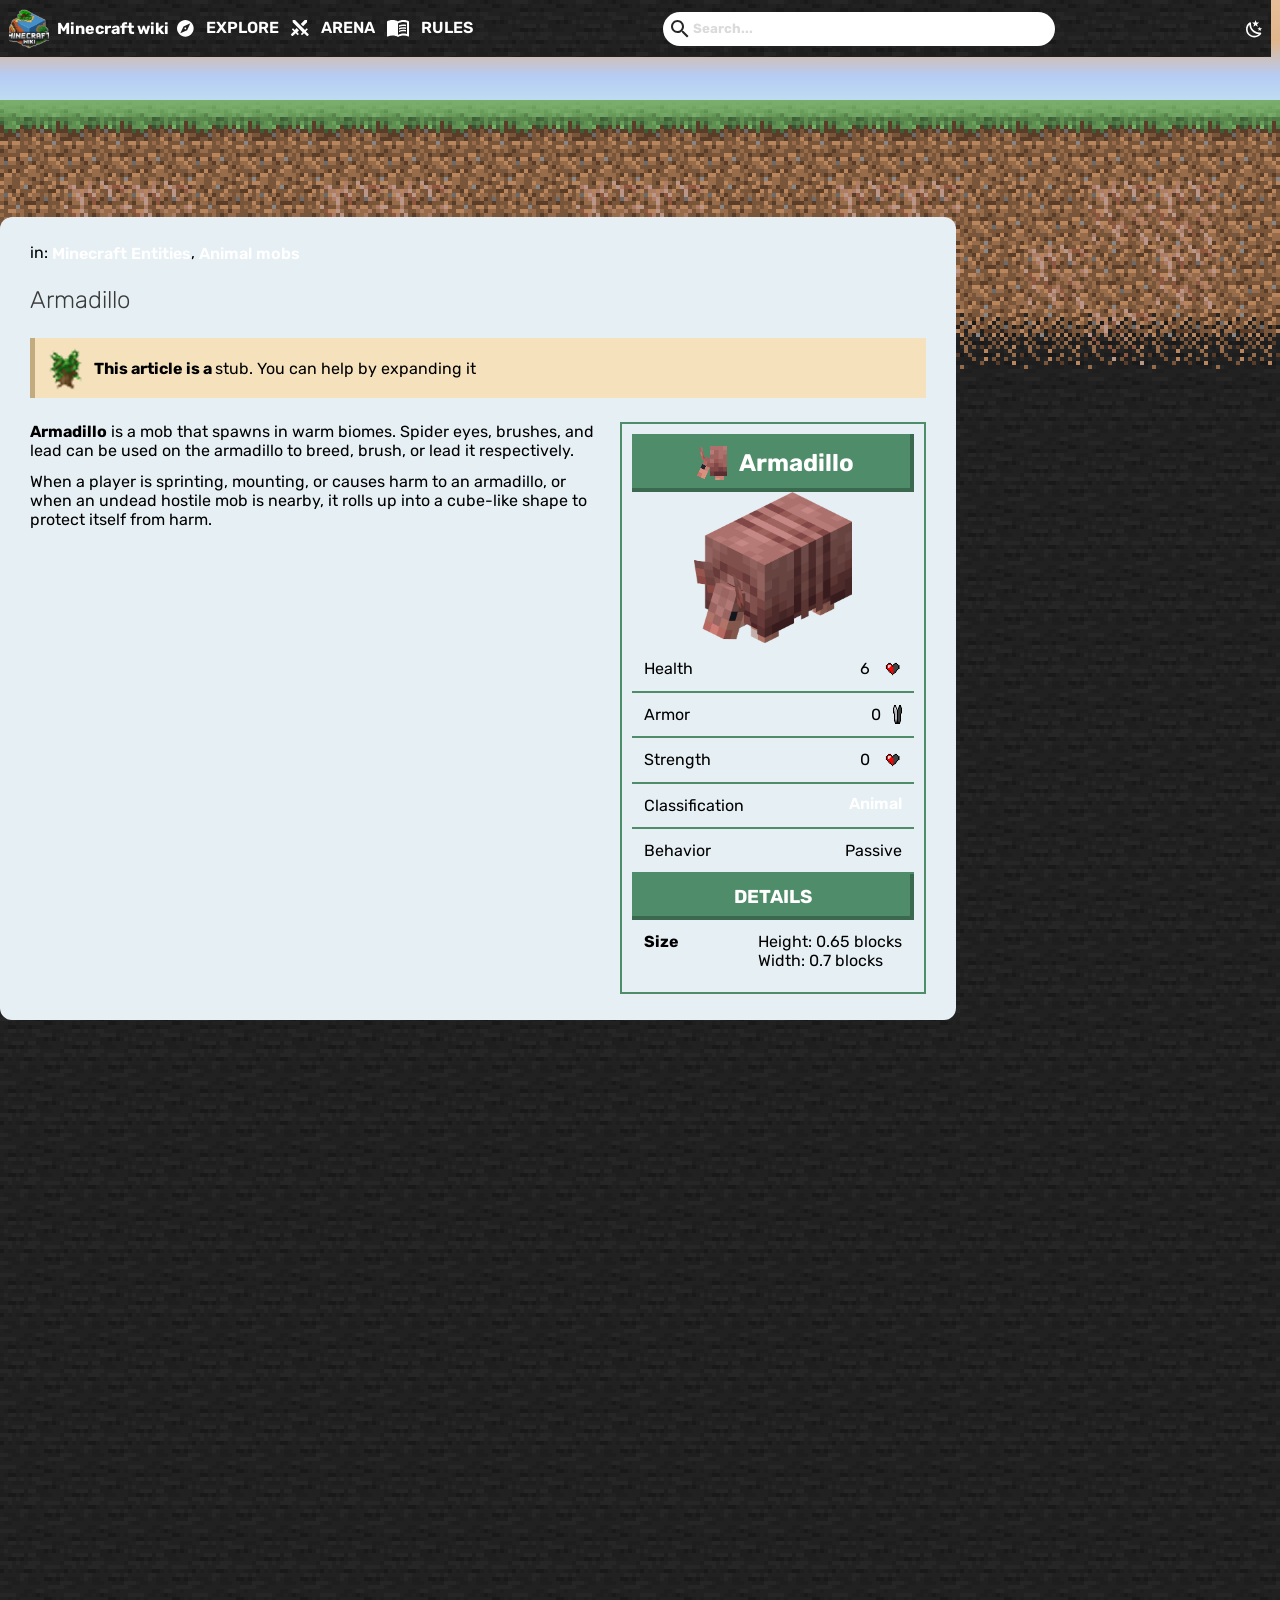
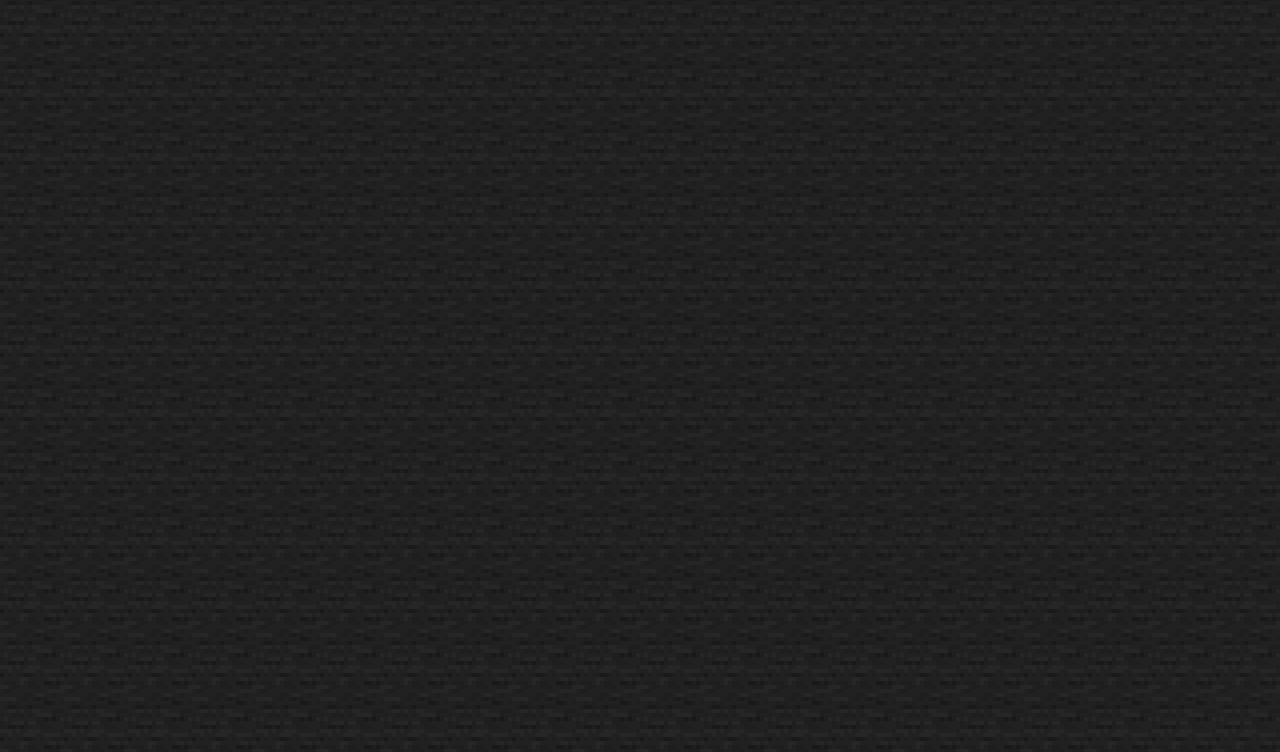
==== details.html @ 8134d294 "nouvelle page resonsive et update html explore" ====
<!doctype html>
<html lang="en">
	<head>
		<meta charset="UTF-8" />
		<meta name="viewport" content="width=device-width, initial-scale=1.0" />
		<link rel="stylesheet" href="details.css" />
		<link rel="stylesheet" href="main.css" />
		<title>Document</title>
	</head>
	<body>
		<header>
			<nav>
				<article class="logo">
					<svg
						width="40"
						height="40"
						viewBox="0 0 40 40"
						fill="none"
						xmlns="http://www.w3.org/2000/svg"
						xmlns:xlink="http://www.w3.org/1999/xlink"
					>
						<rect width="40" height="40" fill="url(#pattern0_5_1822)" />
						<defs>
							<pattern
								id="pattern0_5_1822"
								patternContentUnits="objectBoundingBox"
								width="1"
								height="1"
							>
								<use
									xlink:href="#image0_5_1822"
									transform="translate(-0.106061) scale(0.00378788)"
								/>
							</pattern>
							<image
								id="image0_5_1822"
								width="320"
								height="264"
								preserveAspectRatio="none"
								xlink:href="[data-uri]"
							/>
						</defs>
					</svg>
					<h2 class="start">Minecraft wiki</h2>
					<div class="navchoice">
						<svg
							width="17"
							height="17"
							viewBox="0 0 17 17"
							fill="none"
							xmlns="http://www.w3.org/2000/svg"
						>
							<path
								d="M10.1583 10.1583L3.33333 13.3333L6.50833 6.50833L13.3333 3.33333M8.33333 0C7.23898 0 6.15535 0.215548 5.1443 0.634337C4.13326 1.05313 3.2146 1.66696 2.44078 2.44078C0.877974 4.00358 0 6.1232 0 8.33333C0 10.5435 0.877974 12.6631 2.44078 14.2259C3.2146 14.9997 4.13326 15.6135 5.1443 16.0323C6.15535 16.4511 7.23898 16.6667 8.33333 16.6667C10.5435 16.6667 12.6631 15.7887 14.2259 14.2259C15.7887 12.6631 16.6667 10.5435 16.6667 8.33333C16.6667 7.23898 16.4511 6.15535 16.0323 5.1443C15.6135 4.13326 14.9997 3.2146 14.2259 2.44078C13.4521 1.66696 12.5334 1.05313 11.5224 0.634337C10.5113 0.215548 9.42768 0 8.33333 0ZM8.33333 7.41667C8.09022 7.41667 7.85706 7.51324 7.68515 7.68515C7.51324 7.85706 7.41667 8.09022 7.41667 8.33333C7.41667 8.57645 7.51324 8.80961 7.68515 8.98151C7.85706 9.15342 8.09022 9.25 8.33333 9.25C8.57645 9.25 8.80961 9.15342 8.98151 8.98151C9.15342 8.80961 9.25 8.57645 9.25 8.33333C9.25 8.09022 9.15342 7.85706 8.98151 7.68515C8.80961 7.51324 8.57645 7.41667 8.33333 7.41667Z"
								fill="white"
							/>
						</svg>
						<a href="index.html">EXPLORE</a>
						<svg
							width="18"
							height="17"
							viewBox="0 0 18 17"
							fill="none"
							xmlns="http://www.w3.org/2000/svg"
						>
							<path
								d="M4.02708 0L13.9437 9.91667L15.7104 8.15L16.8854 9.325L14.8271 11.3833L17.4771 14.0333C17.8021 14.3583 17.8021 14.8833 17.4771 15.2083L16.8854 15.8C16.5604 16.125 16.0354 16.125 15.7104 15.8L13.0271 13.1583L10.9937 15.2167L9.81875 14.0417L11.5854 12.275L1.66875 2.35833V0H4.02708ZM12.1021 6.3L16.0521 2.35V0H13.6937L9.74375 3.95L12.1021 6.3ZM7.97708 10.4667L5.61875 8.075L3.77708 9.91667L2.01042 8.15L0.835417 9.325L2.89375 11.3833L0.24375 14.0417C-0.08125 14.3667 -0.08125 14.8917 0.24375 15.2167L0.835417 15.8083C1.16042 16.1333 1.68542 16.1333 2.01042 15.8083L4.69375 13.1583L6.72708 15.2167L7.90208 14.0417L6.13542 12.275L7.97708 10.4667Z"
								fill="white"
							/>
						</svg>
						<a href="spawn.html">ARENA</a>
						<svg
							width="22"
							height="17"
							viewBox="0 0 22 17"
							fill="none"
							xmlns="http://www.w3.org/2000/svg"
						>
							<path
								d="M16.5 9.83C17.29 9.83 18.13 9.91 19 10.07V11.57C18.38 11.41 17.54 11.33 16.5 11.33C14.6 11.33 13.11 11.66 12 12.32V10.63C13.17 10.1 14.67 9.83 16.5 9.83ZM12 7.96C13.29 7.43 14.79 7.17 16.5 7.17C17.29 7.17 18.13 7.24 19 7.4V8.9C18.38 8.74 17.54 8.66 16.5 8.66C14.6 8.66 13.11 9 12 9.65M16.5 6C14.6 6 13.11 6.32 12 7V5.34C13.23 4.78 14.73 4.5 16.5 4.5C17.29 4.5 18.13 4.58 19 4.73V6.28C18.26 6.09 17.41 6 16.5 6ZM20 14V2.5C18.96 2.17 17.79 2 16.5 2C14.45 2 12.62 2.5 11 3.5V15C12.62 14 14.45 13.5 16.5 13.5C17.69 13.5 18.86 13.66 20 14ZM16.5 0C18.85 0 20.69 0.5 22 1.5V16.06C22 16.18 21.95 16.3 21.84 16.41C21.73 16.5 21.61 16.58 21.5 16.58C21.39 16.58 21.31 16.56 21.25 16.53C19.97 15.84 18.38 15.5 16.5 15.5C14.45 15.5 12.62 16 11 17C9.66 16 7.83 15.5 5.5 15.5C3.84 15.5 2.25 15.86 0.75 16.57C0.72 16.58 0.68 16.58 0.63 16.6C0.59 16.61 0.55 16.62 0.5 16.62C0.39 16.62 0.27 16.58 0.16 16.5C0.05 16.39 0 16.28 0 16.15V1.5C1.34 0.5 3.18 0 5.5 0C7.83 0 9.66 0.5 11 1.5C12.34 0.5 14.17 0 16.5 0Z"
								fill="white"
							/>
						</svg>
						<a href="">RULES</a>
					</div>
				</article>
				<label class="label1" for="input"
					><svg
						width="18"
						height="18"
						viewBox="0 0 18 18"
						fill="none"
						xmlns="http://www.w3.org/2000/svg"
					>
						<path
							d="M6.5 0C8.22391 0 9.87721 0.684819 11.0962 1.90381C12.3152 3.12279 13 4.77609 13 6.5C13 8.11 12.41 9.59 11.44 10.73L11.71 11H12.5L17.5 16L16 17.5L11 12.5V11.71L10.73 11.44C9.59 12.41 8.11 13 6.5 13C4.77609 13 3.12279 12.3152 1.90381 11.0962C0.684819 9.87721 0 8.22391 0 6.5C0 4.77609 0.684819 3.12279 1.90381 1.90381C3.12279 0.684819 4.77609 0 6.5 0ZM6.5 2C4 2 2 4 2 6.5C2 9 4 11 6.5 11C9 11 11 9 11 6.5C11 4 9 2 6.5 2Z"
							fill="#262626"
						/>
					</svg>
					<input class="search" type="text" placeholder="Search..." />
				</label>
				<button id="change">
					<svg
						width="29"
						height="19"
						viewBox="0 0 29 19"
						fill="none"
						xmlns="http://www.w3.org/2000/svg"
					>
						<path
							d="M0 0H28.5V3.16667H0V0ZM0 7.91667H28.5V11.0833H0V7.91667ZM0 15.8333H28.5V19H0V15.8333Z"
							fill="white"
						/>
					</svg>
				</button>
				<svg
					class="svgmoon"
					width="17"
					height="18"
					viewBox="0 0 17 18"
					fill="none"
					xmlns="http://www.w3.org/2000/svg"
				>
					<path
						d="M13.1188 2.575L11.0104 4.19167L11.7688 6.74167L9.57708 5.23333L7.38542 6.74167L8.14375 4.19167L6.03542 2.575L8.69375 2.5L9.57708 0L10.4604 2.5L13.1188 2.575ZM16.0354 8.33333L14.6688 9.375L15.1604 11.025L13.7438 10.05L12.3271 11.025L12.8188 9.375L11.4521 8.33333L13.1688 8.29167L13.7438 6.66667L14.3188 8.29167L16.0354 8.33333ZM14.1354 12.4583C14.8271 12.3917 15.5688 13.375 15.1271 14C14.8604 14.375 14.5771 14.725 14.2271 15.0583C10.9688 18.3333 5.69375 18.3333 2.44375 15.0583C-0.814583 11.8083 -0.814583 6.525 2.44375 3.275C2.77708 2.94167 3.12708 2.64167 3.50208 2.375C4.12708 1.93333 5.11042 2.675 5.04375 3.36667C4.81875 5.75 5.61875 8.225 7.45208 10.05C9.27708 11.8833 11.7438 12.6833 14.1354 12.4583ZM12.7688 14.1417C10.4104 14.0083 8.07708 13.0333 6.26875 11.25C4.46042 9.425 3.49375 7.08333 3.36042 4.73333C1.01875 7.35 1.11042 11.3667 3.61875 13.8833C6.13542 16.3917 10.1521 16.4833 12.7688 14.1417Z"
						fill="white"
					/>
				</svg>
			</nav>
		</header>
		<section class="ciel"></section>
		<section class="terre"></section>
		<section class="stone"></section>
		<section class="realMain">
			<p>
				in: <a href="index.html">Minecraft Entities</a>,
				<a href="spawn.html">Animal mobs</a>
			</p>
			<h1>Armadillo</h1>
			<div class="yellowpart">
				<img src="./assets/plantimg.png" alt="" />
				<p>
					<span class="boldtxt">This article is a </span>stub. You can help by
					expanding it
				</p>
			</div>
			<div class="desc">
				<div class="bigp">
				<p>
					<span class="boldtxt">Armadillo</span> is a mob that spawns in warm
					biomes. Spider eyes, brushes, and lead can be used on the armadillo to
					breed, brush, or lead it respectively.
				</p>
				<p>
					When a player is sprinting, mounting, or causes harm to an armadillo,
					or when an undead hostile mob is nearby, it rolls up into a cube-like
					shape to protect itself from harm.
				</p>
				</div>
				<div class="mobscontent">
					<div class="namemobspic">
						<img class="halfarma" src="./assets/armadillopic.png" alt="" />
						<h2>Armadillo</h2>
					</div>
					<img class="arma" src="./assets/amadillofull.png" alt="" />
					<div class="stshealth">
						<p>Health</p>
						<div class="jsp">
							<p>6</p>
							<img class="heart" src="./assets/halfheartmc.png" alt="" />
						</div>
					</div>
					<hr />
					<div class="stshealth">
						<p>Armor</p>
						<div class="jsp">
							<p>0</p>
							<img src="./assets/armormc.png" alt="" />
						</div>
					</div>
					<hr />
					<div class="stshealth">
						<p>Strength</p>
						<div class="jsp">
							<p>0</p>
							<img class="heart" src="./assets/halfheartmc.png" alt="" />
						</div>
					</div>
					<hr />
					<div class="stshealth">
						<p>Classification</p>
						<a href="">Animal</a>
					</div>
					<hr />
					<div class="stshealth">
						<p>Behavior</p>
						<p>Passive</p>
					</div>
					<hr />
					<h3>DETAILS</h3>
					<div class="sizedesc">
						<p class="boldtxt">Size</p>
						<div class="bothsize">
							<p>Height: 0.65 blocks</p>
							<p>Width: 0.7 blocks</p>
						</div>
					</div>
				</div>
			</div>
		</section>
	</body>
</html>
---- details.css ----
.stone {
    height: 255vh;
}
.realMain {
	gap: 24px;
	padding: 26px 30px;
	width: 70%;
}
h1{
    color: #3A3A3A;
    font-weight: 300;
}
.yellowpart {
    display: flex;
    justify-content: center;
    align-items: center;
    background-color: #F5E2BC;
    border-left: 5px solid #C2AC7F;
}
.boldtxt {
    font-weight: bold;
}
.mobscontent {
    border: 2px solid #4F8C69;
    padding: 10px;
}
.namemobspic {
    background-color: #4F8C69;
    box-shadow: inset -4px -4px rgba(0, 0, 0, 0.25);
    display: flex;
    justify-content: center; gap: 12px;
    align-items: center;
    padding: 12px;
    color: white;
}
.arma {
    width: 282px;
    height: 151px;
    object-fit: contain;
}
.halfarma {
    width: 34px;
    height: 34px;
}
.heart {
    width: 20px;
    height: 20px;
}
h3 {
    display: flex;
    justify-content: center;
    background-color: #4F8C69;
    box-shadow: inset -4px -4px rgba(0, 0, 0, 0.25);
    padding: 12px;
    color: white;
}
.stshealth{
    display: flex;
    justify-content: space-between;
    padding: 12px;
}
.jsp {
    display: flex;
    gap: 12px;
}
hr {
    background-color: #4F8C69;
    border: none;
    height: 2px;
}
.bothsize {
    display: flex;
    flex-direction: column;
}
.sizedesc {
    padding: 12px;
    display: flex;
    justify-content: space-between;
}
.bigp {
    display: flex;
    flex-direction: column;
    gap: 12px;
}
@media screen and (width > 850px) {
 .desc {
    display: flex;
    flex-direction: row;
    gap: 12px;
 }
 .yellowpart {
    display: flex;
    justify-content: start;
 }
}
---- main.css ----
@import url("https://fonts.googleapis.com/css2?family=Rubik:ital,wght@0,300..900;1,300..900&display=swap");
* {
  font-family: "Rubik", sans-serif;
  padding: 0;
  margin: 0;
}
.label1 {
  background-color: white;
  display: flex;

  align-items: center;
  width: 30%;

  padding: 8px;
  gap: 4px;
  border-radius: 99999px;
}
input::placeholder {
  font-weight: 700;
  font-style: Bold;

  line-height: 100%;
  letter-spacing: 0%;

  vertical-align: middle;
  color: #dbdbdb;
}

.search {
  border: 0;
  width: 70%;
}

nav {
  display: flex;
  justify-content: space-between;
  align-items: center;
  background-image: url(assets/black-background.png);
  width: 97%;
  padding: 7px;
}
.logo {
  display: flex;
  align-items: center;
  gap: 8px;
}
.start {
  font-weight: 700;
  font-style: Bold;
  font-size: 16px;
  color: white;
  line-height: 100%;
  letter-spacing: 0%;
  text-align: center;
  vertical-align: middle;
}
main {
  width: 100%;
  position: relative;
  display: flex;
  justify-content: center;
  align-items: center;
}
.terre {
  background-image: url(assets/dirt-background.png);
  position: absolute;
  z-index: -1;
  width: 100%;
  height: 269px;
  top: 100px;
}
.ciel {
  background-image: url(assets/background-cloud.png);
  position: absolute;
  width: 100%;
  z-index: -1;
  height: 116px;
  top: 0;
}
.stone {
  background: url(assets/black-background.png) repeat;

  position: absolute;
  z-index: -2;
  width: 100%;
}

.realMain {
  margin-top: 160px;

  background-color: #e6eff4;
  display: flex;

  flex-direction: column;
  border-radius: 12px;
}
#change {
  background-color: transparent;
  border: none;
}
.navchoice {
  display: none;
  color: white;
  gap: 12px;
}
.svgmoon {
  display: none;
}
.underline {
  text-decoration: underline;
}
a {
  font-weight: 600;
  font-style: SemiBold;
  line-height: 100%;
  letter-spacing: 0%;
  text-align: center;
  vertical-align: middle;
  border: none;
  background-color: transparent;
  color: white;
  text-decoration: none;
}
@media screen and (min-width: 850px) {
  nav {
    width: 98%;
    padding: 8.5px;
  }
  .navchoice {
    display: flex;
    font-weight: bold;
  }
  .svgmoon {
    display: block;
  }
  #change {
    display: none;
  }
}
@media screen and (min-width: 1439px) {
  nav {
    width: 99%;
    padding: 7px;
  }
}
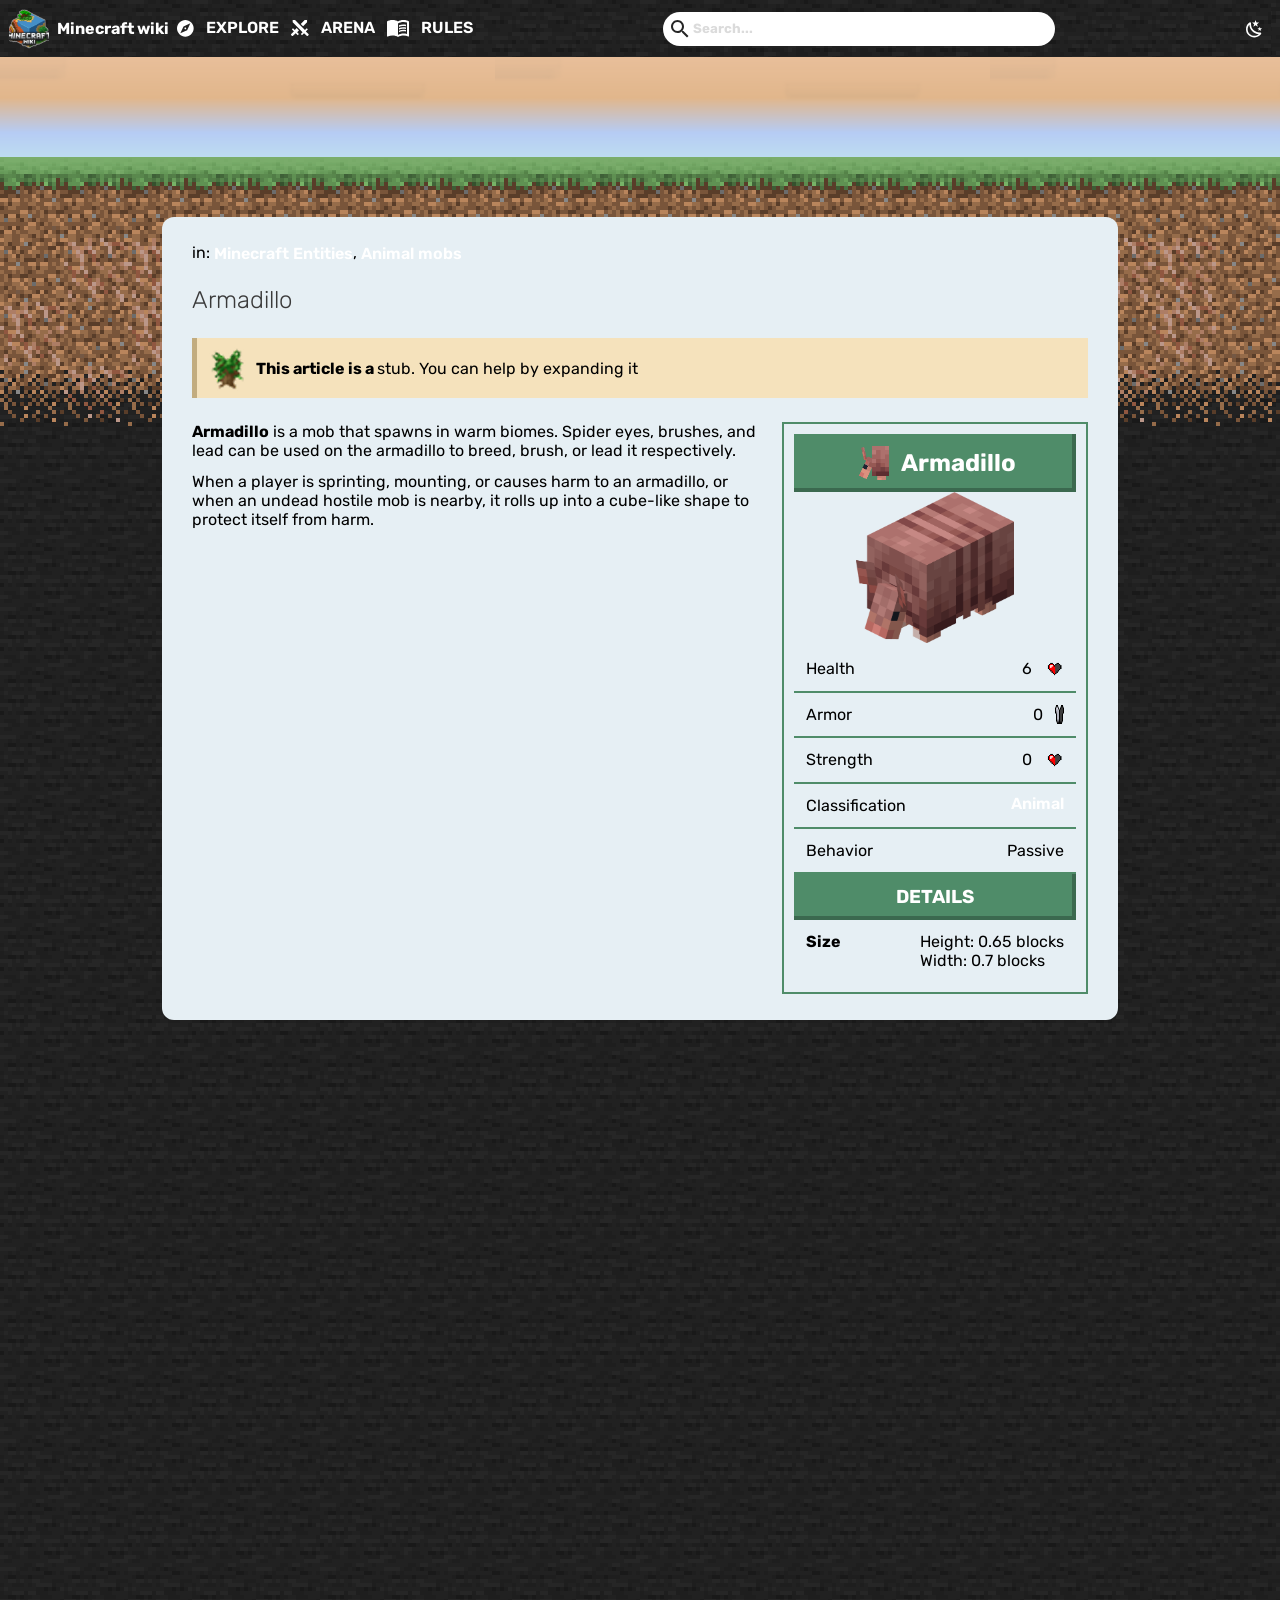
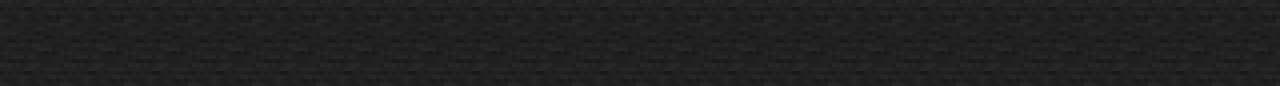
==== commit 69248da5: "update-page-js-html-css" ====
--- a/details.html
+++ b/details.html
@@ -81,7 +81,7 @@
 								fill="white"
 							/>
 						</svg>
-						<a href="">RULES</a>
+						<a href="rules.html">RULES</a>
 					</div>
 				</article>
 				<label class="label1" for="input"
@@ -128,6 +128,7 @@
 				</svg>
 			</nav>
 		</header>
+		<main>
 		<section class="ciel"></section>
 		<section class="terre"></section>
 		<section class="stone"></section>
@@ -208,5 +209,7 @@
 				</div>
 			</div>
 		</section>
+		</main>
+		<script src="./details.js"></script>
 	</body>
 </html>
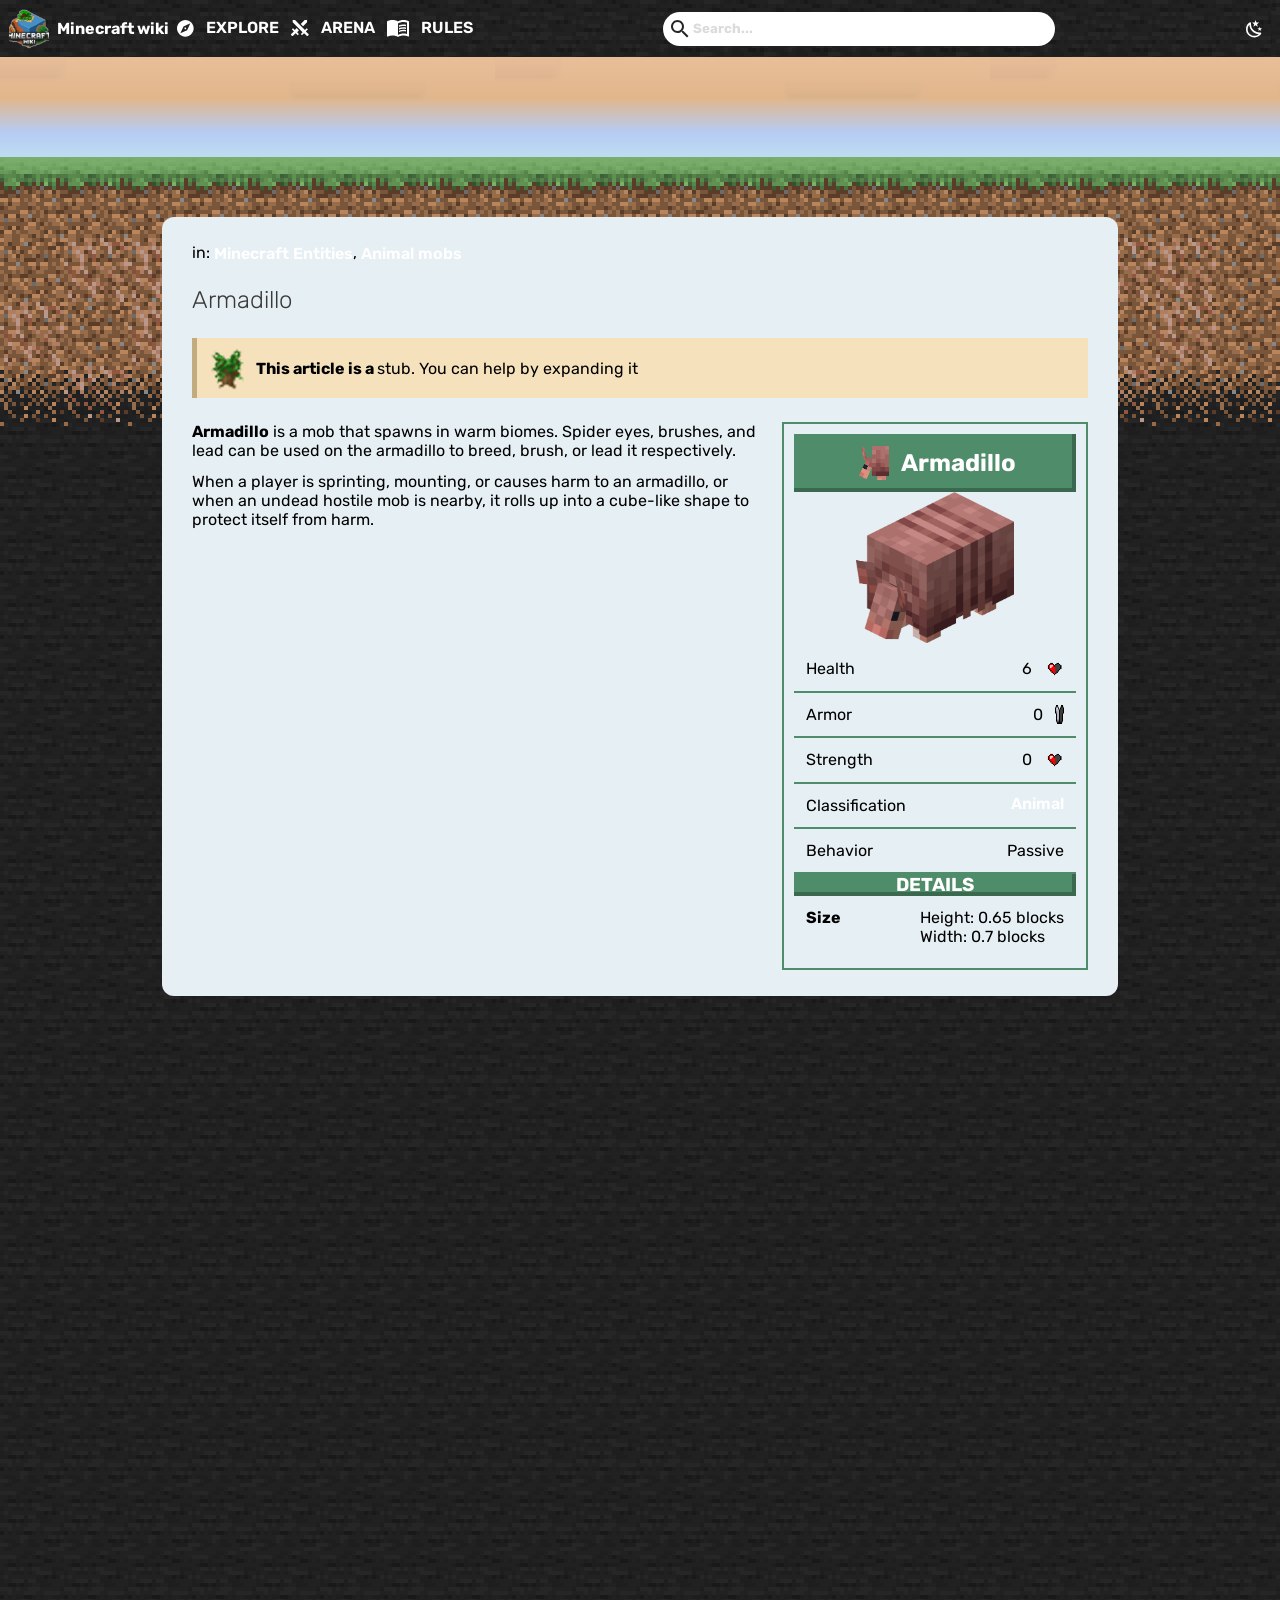
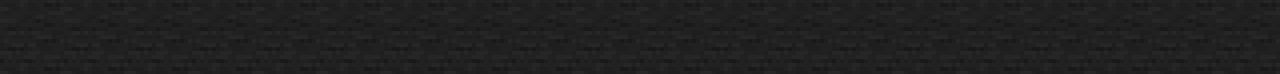
==== commit 8bf76325: "finish menu" ====
--- a/details.html
+++ b/details.html
@@ -1,215 +1,282 @@
 <!doctype html>
 <html lang="en">
-	<head>
-		<meta charset="UTF-8" />
-		<meta name="viewport" content="width=device-width, initial-scale=1.0" />
-		<link rel="stylesheet" href="details.css" />
-		<link rel="stylesheet" href="main.css" />
-		<title>Document</title>
-	</head>
-	<body>
-		<header>
-			<nav>
-				<article class="logo">
-					<svg
-						width="40"
-						height="40"
-						viewBox="0 0 40 40"
-						fill="none"
-						xmlns="http://www.w3.org/2000/svg"
-						xmlns:xlink="http://www.w3.org/1999/xlink"
-					>
-						<rect width="40" height="40" fill="url(#pattern0_5_1822)" />
-						<defs>
-							<pattern
-								id="pattern0_5_1822"
-								patternContentUnits="objectBoundingBox"
-								width="1"
-								height="1"
-							>
-								<use
-									xlink:href="#image0_5_1822"
-									transform="translate(-0.106061) scale(0.00378788)"
-								/>
-							</pattern>
-							<image
-								id="image0_5_1822"
-								width="320"
-								height="264"
-								preserveAspectRatio="none"
-								xlink:href="[data-uri]"
-							/>
-						</defs>
-					</svg>
-					<h2 class="start">Minecraft wiki</h2>
-					<div class="navchoice">
-						<svg
-							width="17"
-							height="17"
-							viewBox="0 0 17 17"
-							fill="none"
-							xmlns="http://www.w3.org/2000/svg"
-						>
-							<path
-								d="M10.1583 10.1583L3.33333 13.3333L6.50833 6.50833L13.3333 3.33333M8.33333 0C7.23898 0 6.15535 0.215548 5.1443 0.634337C4.13326 1.05313 3.2146 1.66696 2.44078 2.44078C0.877974 4.00358 0 6.1232 0 8.33333C0 10.5435 0.877974 12.6631 2.44078 14.2259C3.2146 14.9997 4.13326 15.6135 5.1443 16.0323C6.15535 16.4511 7.23898 16.6667 8.33333 16.6667C10.5435 16.6667 12.6631 15.7887 14.2259 14.2259C15.7887 12.6631 16.6667 10.5435 16.6667 8.33333C16.6667 7.23898 16.4511 6.15535 16.0323 5.1443C15.6135 4.13326 14.9997 3.2146 14.2259 2.44078C13.4521 1.66696 12.5334 1.05313 11.5224 0.634337C10.5113 0.215548 9.42768 0 8.33333 0ZM8.33333 7.41667C8.09022 7.41667 7.85706 7.51324 7.68515 7.68515C7.51324 7.85706 7.41667 8.09022 7.41667 8.33333C7.41667 8.57645 7.51324 8.80961 7.68515 8.98151C7.85706 9.15342 8.09022 9.25 8.33333 9.25C8.57645 9.25 8.80961 9.15342 8.98151 8.98151C9.15342 8.80961 9.25 8.57645 9.25 8.33333C9.25 8.09022 9.15342 7.85706 8.98151 7.68515C8.80961 7.51324 8.57645 7.41667 8.33333 7.41667Z"
-								fill="white"
-							/>
-						</svg>
-						<a href="index.html">EXPLORE</a>
-						<svg
-							width="18"
-							height="17"
-							viewBox="0 0 18 17"
-							fill="none"
-							xmlns="http://www.w3.org/2000/svg"
-						>
-							<path
-								d="M4.02708 0L13.9437 9.91667L15.7104 8.15L16.8854 9.325L14.8271 11.3833L17.4771 14.0333C17.8021 14.3583 17.8021 14.8833 17.4771 15.2083L16.8854 15.8C16.5604 16.125 16.0354 16.125 15.7104 15.8L13.0271 13.1583L10.9937 15.2167L9.81875 14.0417L11.5854 12.275L1.66875 2.35833V0H4.02708ZM12.1021 6.3L16.0521 2.35V0H13.6937L9.74375 3.95L12.1021 6.3ZM7.97708 10.4667L5.61875 8.075L3.77708 9.91667L2.01042 8.15L0.835417 9.325L2.89375 11.3833L0.24375 14.0417C-0.08125 14.3667 -0.08125 14.8917 0.24375 15.2167L0.835417 15.8083C1.16042 16.1333 1.68542 16.1333 2.01042 15.8083L4.69375 13.1583L6.72708 15.2167L7.90208 14.0417L6.13542 12.275L7.97708 10.4667Z"
-								fill="white"
-							/>
-						</svg>
-						<a href="spawn.html">ARENA</a>
-						<svg
-							width="22"
-							height="17"
-							viewBox="0 0 22 17"
-							fill="none"
-							xmlns="http://www.w3.org/2000/svg"
-						>
-							<path
-								d="M16.5 9.83C17.29 9.83 18.13 9.91 19 10.07V11.57C18.38 11.41 17.54 11.33 16.5 11.33C14.6 11.33 13.11 11.66 12 12.32V10.63C13.17 10.1 14.67 9.83 16.5 9.83ZM12 7.96C13.29 7.43 14.79 7.17 16.5 7.17C17.29 7.17 18.13 7.24 19 7.4V8.9C18.38 8.74 17.54 8.66 16.5 8.66C14.6 8.66 13.11 9 12 9.65M16.5 6C14.6 6 13.11 6.32 12 7V5.34C13.23 4.78 14.73 4.5 16.5 4.5C17.29 4.5 18.13 4.58 19 4.73V6.28C18.26 6.09 17.41 6 16.5 6ZM20 14V2.5C18.96 2.17 17.79 2 16.5 2C14.45 2 12.62 2.5 11 3.5V15C12.62 14 14.45 13.5 16.5 13.5C17.69 13.5 18.86 13.66 20 14ZM16.5 0C18.85 0 20.69 0.5 22 1.5V16.06C22 16.18 21.95 16.3 21.84 16.41C21.73 16.5 21.61 16.58 21.5 16.58C21.39 16.58 21.31 16.56 21.25 16.53C19.97 15.84 18.38 15.5 16.5 15.5C14.45 15.5 12.62 16 11 17C9.66 16 7.83 15.5 5.5 15.5C3.84 15.5 2.25 15.86 0.75 16.57C0.72 16.58 0.68 16.58 0.63 16.6C0.59 16.61 0.55 16.62 0.5 16.62C0.39 16.62 0.27 16.58 0.16 16.5C0.05 16.39 0 16.28 0 16.15V1.5C1.34 0.5 3.18 0 5.5 0C7.83 0 9.66 0.5 11 1.5C12.34 0.5 14.17 0 16.5 0Z"
-								fill="white"
-							/>
-						</svg>
-						<a href="rules.html">RULES</a>
-					</div>
-				</article>
-				<label class="label1" for="input"
-					><svg
-						width="18"
-						height="18"
-						viewBox="0 0 18 18"
-						fill="none"
-						xmlns="http://www.w3.org/2000/svg"
-					>
-						<path
-							d="M6.5 0C8.22391 0 9.87721 0.684819 11.0962 1.90381C12.3152 3.12279 13 4.77609 13 6.5C13 8.11 12.41 9.59 11.44 10.73L11.71 11H12.5L17.5 16L16 17.5L11 12.5V11.71L10.73 11.44C9.59 12.41 8.11 13 6.5 13C4.77609 13 3.12279 12.3152 1.90381 11.0962C0.684819 9.87721 0 8.22391 0 6.5C0 4.77609 0.684819 3.12279 1.90381 1.90381C3.12279 0.684819 4.77609 0 6.5 0ZM6.5 2C4 2 2 4 2 6.5C2 9 4 11 6.5 11C9 11 11 9 11 6.5C11 4 9 2 6.5 2Z"
-							fill="#262626"
-						/>
-					</svg>
-					<input class="search" type="text" placeholder="Search..." />
-				</label>
-				<button id="change">
-					<svg
-						width="29"
-						height="19"
-						viewBox="0 0 29 19"
-						fill="none"
-						xmlns="http://www.w3.org/2000/svg"
-					>
-						<path
-							d="M0 0H28.5V3.16667H0V0ZM0 7.91667H28.5V11.0833H0V7.91667ZM0 15.8333H28.5V19H0V15.8333Z"
-							fill="white"
-						/>
-					</svg>
-				</button>
-				<svg
-					class="svgmoon"
-					width="17"
-					height="18"
-					viewBox="0 0 17 18"
-					fill="none"
-					xmlns="http://www.w3.org/2000/svg"
-				>
-					<path
-						d="M13.1188 2.575L11.0104 4.19167L11.7688 6.74167L9.57708 5.23333L7.38542 6.74167L8.14375 4.19167L6.03542 2.575L8.69375 2.5L9.57708 0L10.4604 2.5L13.1188 2.575ZM16.0354 8.33333L14.6688 9.375L15.1604 11.025L13.7438 10.05L12.3271 11.025L12.8188 9.375L11.4521 8.33333L13.1688 8.29167L13.7438 6.66667L14.3188 8.29167L16.0354 8.33333ZM14.1354 12.4583C14.8271 12.3917 15.5688 13.375 15.1271 14C14.8604 14.375 14.5771 14.725 14.2271 15.0583C10.9688 18.3333 5.69375 18.3333 2.44375 15.0583C-0.814583 11.8083 -0.814583 6.525 2.44375 3.275C2.77708 2.94167 3.12708 2.64167 3.50208 2.375C4.12708 1.93333 5.11042 2.675 5.04375 3.36667C4.81875 5.75 5.61875 8.225 7.45208 10.05C9.27708 11.8833 11.7438 12.6833 14.1354 12.4583ZM12.7688 14.1417C10.4104 14.0083 8.07708 13.0333 6.26875 11.25C4.46042 9.425 3.49375 7.08333 3.36042 4.73333C1.01875 7.35 1.11042 11.3667 3.61875 13.8833C6.13542 16.3917 10.1521 16.4833 12.7688 14.1417Z"
-						fill="white"
-					/>
-				</svg>
-			</nav>
-		</header>
-		<main>
-		<section class="ciel"></section>
-		<section class="terre"></section>
-		<section class="stone"></section>
-		<section class="realMain">
-			<p>
-				in: <a href="index.html">Minecraft Entities</a>,
-				<a href="spawn.html">Animal mobs</a>
-			</p>
-			<h1>Armadillo</h1>
-			<div class="yellowpart">
-				<img src="./assets/plantimg.png" alt="" />
-				<p>
-					<span class="boldtxt">This article is a </span>stub. You can help by
-					expanding it
-				</p>
-			</div>
-			<div class="desc">
-				<div class="bigp">
-				<p>
-					<span class="boldtxt">Armadillo</span> is a mob that spawns in warm
-					biomes. Spider eyes, brushes, and lead can be used on the armadillo to
-					breed, brush, or lead it respectively.
-				</p>
-				<p>
-					When a player is sprinting, mounting, or causes harm to an armadillo,
-					or when an undead hostile mob is nearby, it rolls up into a cube-like
-					shape to protect itself from harm.
-				</p>
-				</div>
-				<div class="mobscontent">
-					<div class="namemobspic">
-						<img class="halfarma" src="./assets/armadillopic.png" alt="" />
-						<h2>Armadillo</h2>
-					</div>
-					<img class="arma" src="./assets/amadillofull.png" alt="" />
-					<div class="stshealth">
-						<p>Health</p>
-						<div class="jsp">
-							<p>6</p>
-							<img class="heart" src="./assets/halfheartmc.png" alt="" />
-						</div>
-					</div>
-					<hr />
-					<div class="stshealth">
-						<p>Armor</p>
-						<div class="jsp">
-							<p>0</p>
-							<img src="./assets/armormc.png" alt="" />
-						</div>
-					</div>
-					<hr />
-					<div class="stshealth">
-						<p>Strength</p>
-						<div class="jsp">
-							<p>0</p>
-							<img class="heart" src="./assets/halfheartmc.png" alt="" />
-						</div>
-					</div>
-					<hr />
-					<div class="stshealth">
-						<p>Classification</p>
-						<a href="">Animal</a>
-					</div>
-					<hr />
-					<div class="stshealth">
-						<p>Behavior</p>
-						<p>Passive</p>
-					</div>
-					<hr />
-					<h3>DETAILS</h3>
-					<div class="sizedesc">
-						<p class="boldtxt">Size</p>
-						<div class="bothsize">
-							<p>Height: 0.65 blocks</p>
-							<p>Width: 0.7 blocks</p>
-						</div>
-					</div>
-				</div>
-			</div>
-		</section>
-		</main>
-		<script src="./details.js"></script>
-	</body>
+  <head>
+    <meta charset="UTF-8" />
+    <meta name="viewport" content="width=device-width, initial-scale=1.0" />
+    <link rel="stylesheet" href="details.css" />
+    <link rel="stylesheet" href="main.css" />
+    <title>Document</title>
+  </head>
+  <body>
+    <header>
+      <nav>
+        <article class="logo">
+          <svg
+            width="40"
+            height="40"
+            viewBox="0 0 40 40"
+            fill="none"
+            xmlns="http://www.w3.org/2000/svg"
+            xmlns:xlink="http://www.w3.org/1999/xlink"
+          >
+            <rect width="40" height="40" fill="url(#pattern0_5_1822)" />
+            <defs>
+              <pattern
+                id="pattern0_5_1822"
+                patternContentUnits="objectBoundingBox"
+                width="1"
+                height="1"
+              >
+                <use
+                  xlink:href="#image0_5_1822"
+                  transform="translate(-0.106061) scale(0.00378788)"
+                />
+              </pattern>
+              <image
+                id="image0_5_1822"
+                width="320"
+                height="264"
+                preserveAspectRatio="none"
+                xlink:href="[data-uri]"
+              />
+            </defs>
+          </svg>
+          <h2 class="start">Minecraft wiki</h2>
+          <div class="navchoice">
+            <svg
+              width="17"
+              height="17"
+              viewBox="0 0 17 17"
+              fill="none"
+              xmlns="http://www.w3.org/2000/svg"
+            >
+              <path
+                d="M10.1583 10.1583L3.33333 13.3333L6.50833 6.50833L13.3333 3.33333M8.33333 0C7.23898 0 6.15535 0.215548 5.1443 0.634337C4.13326 1.05313 3.2146 1.66696 2.44078 2.44078C0.877974 4.00358 0 6.1232 0 8.33333C0 10.5435 0.877974 12.6631 2.44078 14.2259C3.2146 14.9997 4.13326 15.6135 5.1443 16.0323C6.15535 16.4511 7.23898 16.6667 8.33333 16.6667C10.5435 16.6667 12.6631 15.7887 14.2259 14.2259C15.7887 12.6631 16.6667 10.5435 16.6667 8.33333C16.6667 7.23898 16.4511 6.15535 16.0323 5.1443C15.6135 4.13326 14.9997 3.2146 14.2259 2.44078C13.4521 1.66696 12.5334 1.05313 11.5224 0.634337C10.5113 0.215548 9.42768 0 8.33333 0ZM8.33333 7.41667C8.09022 7.41667 7.85706 7.51324 7.68515 7.68515C7.51324 7.85706 7.41667 8.09022 7.41667 8.33333C7.41667 8.57645 7.51324 8.80961 7.68515 8.98151C7.85706 9.15342 8.09022 9.25 8.33333 9.25C8.57645 9.25 8.80961 9.15342 8.98151 8.98151C9.15342 8.80961 9.25 8.57645 9.25 8.33333C9.25 8.09022 9.15342 7.85706 8.98151 7.68515C8.80961 7.51324 8.57645 7.41667 8.33333 7.41667Z"
+                fill="white"
+              />
+            </svg>
+            <a href="index.html">EXPLORE</a>
+            <svg
+              width="18"
+              height="17"
+              viewBox="0 0 18 17"
+              fill="none"
+              xmlns="http://www.w3.org/2000/svg"
+            >
+              <path
+                d="M4.02708 0L13.9437 9.91667L15.7104 8.15L16.8854 9.325L14.8271 11.3833L17.4771 14.0333C17.8021 14.3583 17.8021 14.8833 17.4771 15.2083L16.8854 15.8C16.5604 16.125 16.0354 16.125 15.7104 15.8L13.0271 13.1583L10.9937 15.2167L9.81875 14.0417L11.5854 12.275L1.66875 2.35833V0H4.02708ZM12.1021 6.3L16.0521 2.35V0H13.6937L9.74375 3.95L12.1021 6.3ZM7.97708 10.4667L5.61875 8.075L3.77708 9.91667L2.01042 8.15L0.835417 9.325L2.89375 11.3833L0.24375 14.0417C-0.08125 14.3667 -0.08125 14.8917 0.24375 15.2167L0.835417 15.8083C1.16042 16.1333 1.68542 16.1333 2.01042 15.8083L4.69375 13.1583L6.72708 15.2167L7.90208 14.0417L6.13542 12.275L7.97708 10.4667Z"
+                fill="white"
+              />
+            </svg>
+            <a href="spawn.html">ARENA</a>
+            <svg
+              width="22"
+              height="17"
+              viewBox="0 0 22 17"
+              fill="none"
+              xmlns="http://www.w3.org/2000/svg"
+            >
+              <path
+                d="M16.5 9.83C17.29 9.83 18.13 9.91 19 10.07V11.57C18.38 11.41 17.54 11.33 16.5 11.33C14.6 11.33 13.11 11.66 12 12.32V10.63C13.17 10.1 14.67 9.83 16.5 9.83ZM12 7.96C13.29 7.43 14.79 7.17 16.5 7.17C17.29 7.17 18.13 7.24 19 7.4V8.9C18.38 8.74 17.54 8.66 16.5 8.66C14.6 8.66 13.11 9 12 9.65M16.5 6C14.6 6 13.11 6.32 12 7V5.34C13.23 4.78 14.73 4.5 16.5 4.5C17.29 4.5 18.13 4.58 19 4.73V6.28C18.26 6.09 17.41 6 16.5 6ZM20 14V2.5C18.96 2.17 17.79 2 16.5 2C14.45 2 12.62 2.5 11 3.5V15C12.62 14 14.45 13.5 16.5 13.5C17.69 13.5 18.86 13.66 20 14ZM16.5 0C18.85 0 20.69 0.5 22 1.5V16.06C22 16.18 21.95 16.3 21.84 16.41C21.73 16.5 21.61 16.58 21.5 16.58C21.39 16.58 21.31 16.56 21.25 16.53C19.97 15.84 18.38 15.5 16.5 15.5C14.45 15.5 12.62 16 11 17C9.66 16 7.83 15.5 5.5 15.5C3.84 15.5 2.25 15.86 0.75 16.57C0.72 16.58 0.68 16.58 0.63 16.6C0.59 16.61 0.55 16.62 0.5 16.62C0.39 16.62 0.27 16.58 0.16 16.5C0.05 16.39 0 16.28 0 16.15V1.5C1.34 0.5 3.18 0 5.5 0C7.83 0 9.66 0.5 11 1.5C12.34 0.5 14.17 0 16.5 0Z"
+                fill="white"
+              />
+            </svg>
+            <a href="rules.html">RULES</a>
+          </div>
+        </article>
+        <label class="label1" for="input"
+          ><svg
+            width="18"
+            height="18"
+            viewBox="0 0 18 18"
+            fill="none"
+            xmlns="http://www.w3.org/2000/svg"
+          >
+            <path
+              d="M6.5 0C8.22391 0 9.87721 0.684819 11.0962 1.90381C12.3152 3.12279 13 4.77609 13 6.5C13 8.11 12.41 9.59 11.44 10.73L11.71 11H12.5L17.5 16L16 17.5L11 12.5V11.71L10.73 11.44C9.59 12.41 8.11 13 6.5 13C4.77609 13 3.12279 12.3152 1.90381 11.0962C0.684819 9.87721 0 8.22391 0 6.5C0 4.77609 0.684819 3.12279 1.90381 1.90381C3.12279 0.684819 4.77609 0 6.5 0ZM6.5 2C4 2 2 4 2 6.5C2 9 4 11 6.5 11C9 11 11 9 11 6.5C11 4 9 2 6.5 2Z"
+              fill="#262626"
+            />
+          </svg>
+          <input class="search" type="text" placeholder="Search..." />
+        </label>
+        <button id="change">
+          <svg
+            width="29"
+            height="19"
+            viewBox="0 0 29 19"
+            fill="none"
+            xmlns="http://www.w3.org/2000/svg"
+          >
+            <path
+              d="M0 0H28.5V3.16667H0V0ZM0 7.91667H28.5V11.0833H0V7.91667ZM0 15.8333H28.5V19H0V15.8333Z"
+              fill="white"
+            />
+          </svg>
+        </button>
+        <svg
+          class="svgmoon"
+          width="17"
+          height="18"
+          viewBox="0 0 17 18"
+          fill="none"
+          xmlns="http://www.w3.org/2000/svg"
+        >
+          <path
+            d="M13.1188 2.575L11.0104 4.19167L11.7688 6.74167L9.57708 5.23333L7.38542 6.74167L8.14375 4.19167L6.03542 2.575L8.69375 2.5L9.57708 0L10.4604 2.5L13.1188 2.575ZM16.0354 8.33333L14.6688 9.375L15.1604 11.025L13.7438 10.05L12.3271 11.025L12.8188 9.375L11.4521 8.33333L13.1688 8.29167L13.7438 6.66667L14.3188 8.29167L16.0354 8.33333ZM14.1354 12.4583C14.8271 12.3917 15.5688 13.375 15.1271 14C14.8604 14.375 14.5771 14.725 14.2271 15.0583C10.9688 18.3333 5.69375 18.3333 2.44375 15.0583C-0.814583 11.8083 -0.814583 6.525 2.44375 3.275C2.77708 2.94167 3.12708 2.64167 3.50208 2.375C4.12708 1.93333 5.11042 2.675 5.04375 3.36667C4.81875 5.75 5.61875 8.225 7.45208 10.05C9.27708 11.8833 11.7438 12.6833 14.1354 12.4583ZM12.7688 14.1417C10.4104 14.0083 8.07708 13.0333 6.26875 11.25C4.46042 9.425 3.49375 7.08333 3.36042 4.73333C1.01875 7.35 1.11042 11.3667 3.61875 13.8833C6.13542 16.3917 10.1521 16.4833 12.7688 14.1417Z"
+            fill="white"
+          />
+        </svg>
+      </nav>
+    </header>
+    <main>
+      <dialog id="test">
+        <div class="dialog">
+          <div class="soanQuelGoat">
+            <button id="closeModal">
+              <svg
+                width="33"
+                height="33"
+                viewBox="0 0 33 33"
+                fill="none"
+                xmlns="http://www.w3.org/2000/svg"
+              >
+                <path
+                  d="M19.74 16.3333L32.6667 29.26V32.6667H29.26L16.3333 19.74L3.40667 32.6667H0V29.26L12.9267 16.3333L0 3.40667V0H3.40667L16.3333 12.9267L29.26 0H32.6667V3.40667L19.74 16.3333Z"
+                  fill="white"
+                />
+              </svg>
+            </button>
+          </div>
+          <div class="column">
+            <a class="recadrement" href="index.html"
+              ><svg
+                width="40"
+                height="40"
+                viewBox="0 0 40 40"
+                fill="none"
+                xmlns="http://www.w3.org/2000/svg"
+              >
+                <path
+                  d="M24.38 24.38L8 32L15.62 15.62L32 8M20 0C17.3736 0 14.7728 0.517315 12.3463 1.52241C9.91982 2.5275 7.71504 4.00069 5.85786 5.85786C2.10714 9.60859 0 14.6957 0 20C0 25.3043 2.10714 30.3914 5.85786 34.1421C7.71504 35.9993 9.91982 37.4725 12.3463 38.4776C14.7728 39.4827 17.3736 40 20 40C25.3043 40 30.3914 37.8929 34.1421 34.1421C37.8929 30.3914 40 25.3043 40 20C40 17.3736 39.4827 14.7728 38.4776 12.3463C37.4725 9.91982 35.9993 7.71504 34.1421 5.85786C32.285 4.00069 30.0802 2.5275 27.6537 1.52241C25.2272 0.517315 22.6264 0 20 0ZM20 17.8C19.4165 17.8 18.8569 18.0318 18.4444 18.4444C18.0318 18.8569 17.8 19.4165 17.8 20C17.8 20.5835 18.0318 21.1431 18.4444 21.5556C18.8569 21.9682 19.4165 22.2 20 22.2C20.5835 22.2 21.1431 21.9682 21.5556 21.5556C21.9682 21.1431 22.2 20.5835 22.2 20C22.2 19.4165 21.9682 18.8569 21.5556 18.4444C21.1431 18.0318 20.5835 17.8 20 17.8Z"
+                  fill="white"
+                />
+              </svg>
+              EXPLORE</a
+            ><a class="recadrement" href="spawn.html">
+              <svg
+                width="43"
+                height="39"
+                viewBox="0 0 43 39"
+                fill="none"
+                xmlns="http://www.w3.org/2000/svg"
+              >
+                <path
+                  d="M9.665 0L33.465 23.8L37.705 19.56L40.525 22.38L35.585 27.32L41.945 33.68C42.725 34.46 42.725 35.72 41.945 36.5L40.525 37.92C39.745 38.7 38.485 38.7 37.705 37.92L31.265 31.58L26.385 36.52L23.565 33.7L27.805 29.46L4.005 5.66V0H9.665ZM29.045 15.12L38.525 5.64V0H32.865L23.385 9.48L29.045 15.12ZM19.145 25.12L13.485 19.38L9.065 23.8L4.825 19.56L2.005 22.38L6.945 27.32L0.585 33.7C-0.195 34.48 -0.195 35.74 0.585 36.52L2.005 37.94C2.785 38.72 4.045 38.72 4.825 37.94L11.265 31.58L16.145 36.52L18.965 33.7L14.725 29.46L19.145 25.12Z"
+                  fill="white"
+                />
+              </svg>
+              ARENA</a
+            ><a class="recadrement" href="rules.html">
+              <svg
+                width="44"
+                height="34"
+                viewBox="0 0 44 34"
+                fill="none"
+                xmlns="http://www.w3.org/2000/svg"
+              >
+                <path
+                  d="M33 19.66C34.58 19.66 36.26 19.82 38 20.14V23.14C36.76 22.82 35.08 22.66 33 22.66C29.2 22.66 26.22 23.32 24 24.64V21.26C26.34 20.2 29.34 19.66 33 19.66ZM24 15.92C26.58 14.86 29.58 14.34 33 14.34C34.58 14.34 36.26 14.48 38 14.8V17.8C36.76 17.48 35.08 17.32 33 17.32C29.2 17.32 26.22 18 24 19.3M33 12C29.2 12 26.22 12.64 24 14V10.68C26.46 9.56 29.46 9 33 9C34.58 9 36.26 9.16 38 9.46V12.56C36.52 12.18 34.82 12 33 12ZM40 28V5C37.92 4.34 35.58 4 33 4C28.9 4 25.24 5 22 7V30C25.24 28 28.9 27 33 27C35.38 27 37.72 27.32 40 28ZM33 0C37.7 0 41.38 1 44 3V32.12C44 32.36 43.9 32.6 43.68 32.82C43.46 33 43.22 33.16 43 33.16C42.78 33.16 42.62 33.12 42.5 33.06C39.94 31.68 36.76 31 33 31C28.9 31 25.24 32 22 34C19.32 32 15.66 31 11 31C7.68 31 4.5 31.72 1.5 33.14C1.44 33.16 1.36 33.16 1.26 33.2C1.18 33.22 1.1 33.24 1 33.24C0.78 33.24 0.54 33.16 0.32 33C0.0999999 32.78 0 32.56 0 32.3V3C2.68 1 6.36 0 11 0C15.66 0 19.32 1 22 3C24.68 1 28.34 0 33 0Z"
+                  fill="white"
+                />
+              </svg>
+
+              RULES</a
+            >
+          </div>
+        </div>
+      </dialog>
+      <section class="ciel"></section>
+      <section class="terre"></section>
+      <section class="stone"></section>
+      <section class="realMain">
+        <p>
+          in: <a href="index.html">Minecraft Entities</a>,
+          <a href="spawn.html">Animal mobs</a>
+        </p>
+        <h1>Armadillo</h1>
+        <div class="yellowpart">
+          <img src="./assets/plantimg.png" alt="" />
+          <p>
+            <span class="boldtxt">This article is a </span>stub. You can help by
+            expanding it
+          </p>
+        </div>
+        <div class="desc">
+          <div class="bigp">
+            <p>
+              <span class="boldtxt">Armadillo</span> is a mob that spawns in
+              warm biomes. Spider eyes, brushes, and lead can be used on the
+              armadillo to breed, brush, or lead it respectively.
+            </p>
+            <p>
+              When a player is sprinting, mounting, or causes harm to an
+              armadillo, or when an undead hostile mob is nearby, it rolls up
+              into a cube-like shape to protect itself from harm.
+            </p>
+          </div>
+          <div class="mobscontent">
+            <div class="namemobspic">
+              <img class="halfarma" src="./assets/armadillopic.png" alt="" />
+              <h2>Armadillo</h2>
+            </div>
+            <img class="arma" src="./assets/amadillofull.png" alt="" />
+            <div class="stshealth">
+              <p>Health</p>
+              <div class="jsp">
+                <p>6</p>
+                <img class="heart" src="./assets/halfheartmc.png" alt="" />
+              </div>
+            </div>
+            <hr />
+            <div class="stshealth">
+              <p>Armor</p>
+              <div class="jsp">
+                <p>0</p>
+                <img src="./assets/armormc.png" alt="" />
+              </div>
+            </div>
+            <hr />
+            <div class="stshealth">
+              <p>Strength</p>
+              <div class="jsp">
+                <p>0</p>
+                <img class="heart" src="./assets/halfheartmc.png" alt="" />
+              </div>
+            </div>
+            <hr />
+            <div class="stshealth">
+              <p>Classification</p>
+              <a href="">Animal</a>
+            </div>
+            <hr />
+            <div class="stshealth">
+              <p>Behavior</p>
+              <p>Passive</p>
+            </div>
+            <hr />
+            <h3>DETAILS</h3>
+            <div class="sizedesc">
+              <p class="boldtxt">Size</p>
+              <div class="bothsize">
+                <p>Height: 0.65 blocks</p>
+                <p>Width: 0.7 blocks</p>
+              </div>
+            </div>
+          </div>
+        </div>
+      </section>
+    </main>
+    <script src="main.js"></script>
+    <script src="./details.js"></script>
+  </body>
 </html>
--- a/main.css
+++ b/main.css
@@ -1,5 +1,5 @@
 @import url("https://fonts.googleapis.com/css2?family=Rubik:ital,wght@0,300..900;1,300..900&display=swap");
-* {
+*:not(dialog) {
   font-family: "Rubik", sans-serif;
   padding: 0;
   margin: 0;
@@ -121,6 +121,53 @@
   color: white;
   text-decoration: none;
 }
+#test {
+  background-color: transparent;
+  border: none;
+
+  width: 100%;
+  position: absolute;
+  bottom: 315px;
+}
+#test::backdrop {
+  background-color: #3a3a3af2;
+}
+.dialog {
+  display: flex;
+  flex-direction: column;
+  justify-content: space-between;
+  height: 60vh;
+}
+.soanQuelGoat {
+  display: flex;
+
+  align-items: center;
+  justify-content: end;
+}
+.column {
+  display: flex;
+  flex-direction: column;
+  gap: 36px;
+}
+.recadrement {
+  display: flex;
+  align-items: center;
+  justify-content: center;
+  gap: 24px;
+  font-family: Rubik;
+  font-weight: 600;
+  font-style: SemiBold;
+  font-size: 38px;
+
+  line-height: 100%;
+  letter-spacing: 0%;
+  text-align: center;
+  vertical-align: middle;
+}
+#closeModal {
+  background: transparent;
+  border: none;
+}
 @media screen and (min-width: 850px) {
   nav {
     width: 98%;
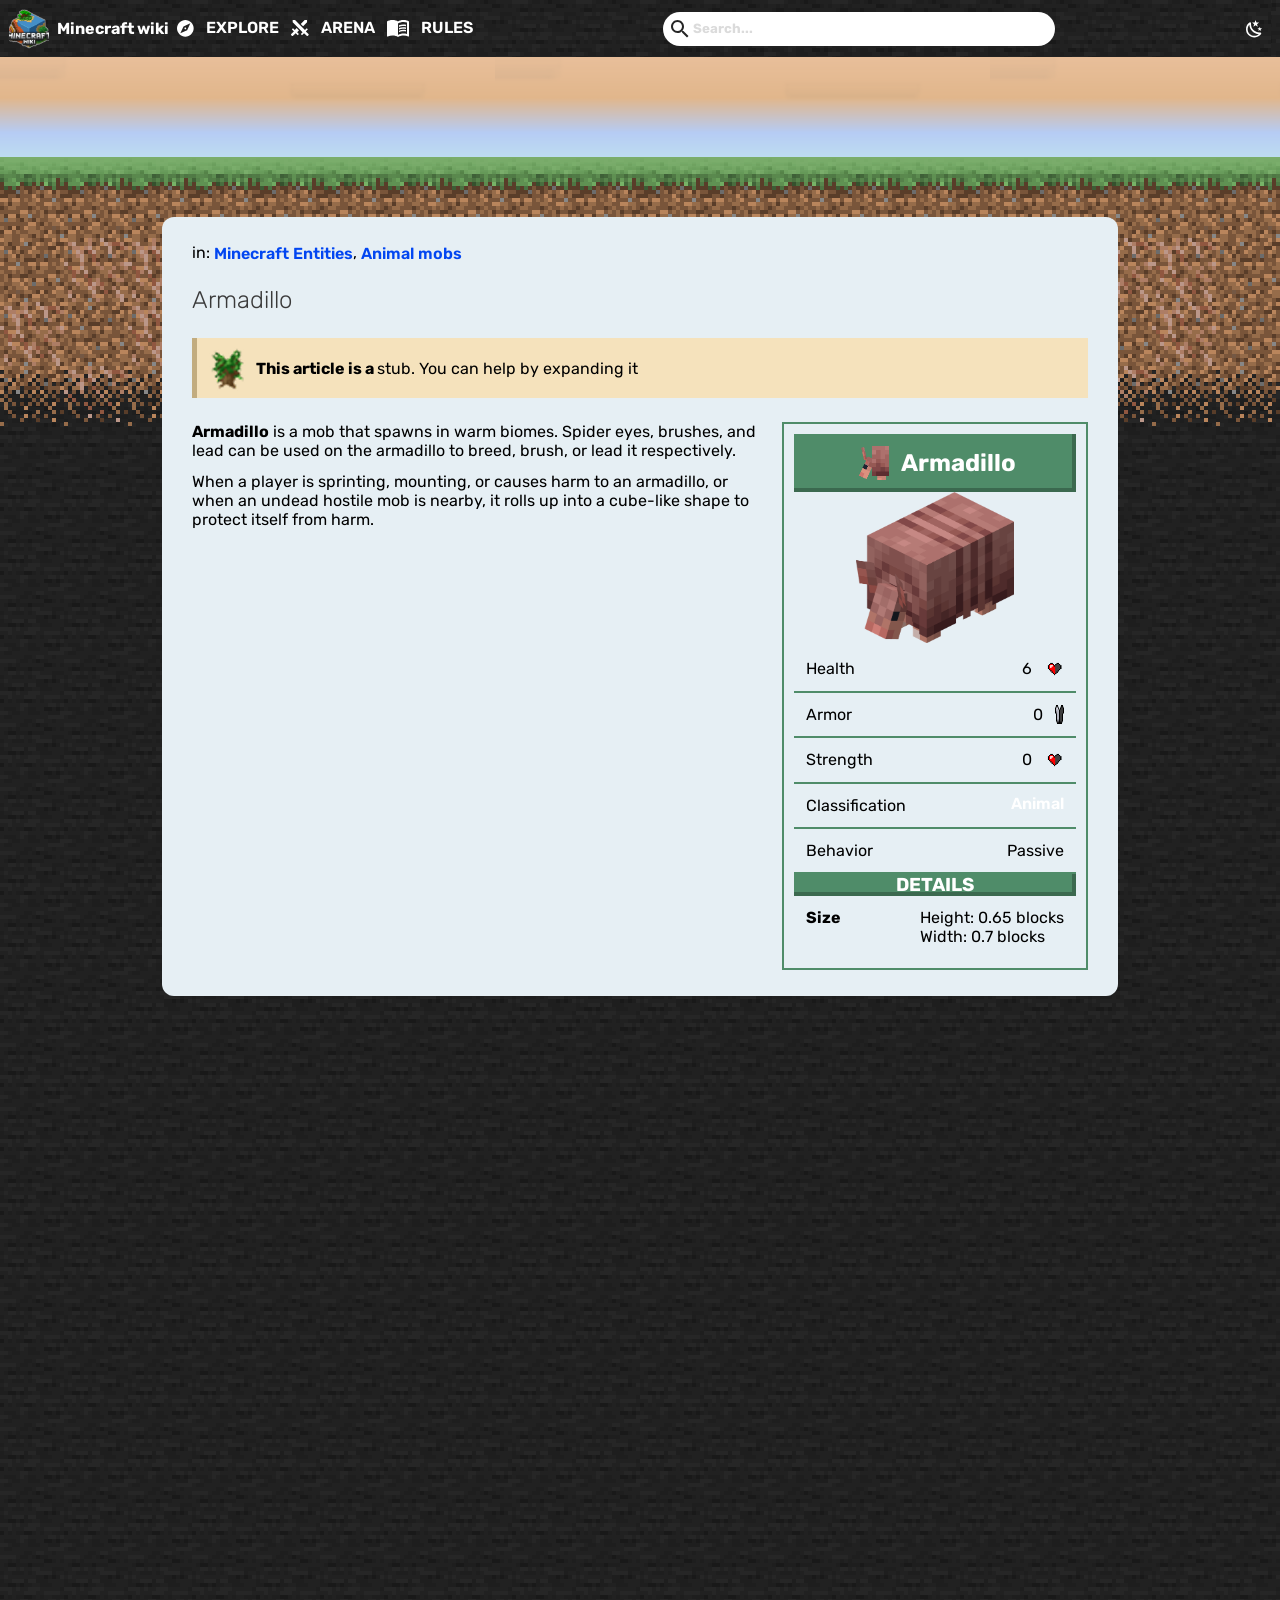
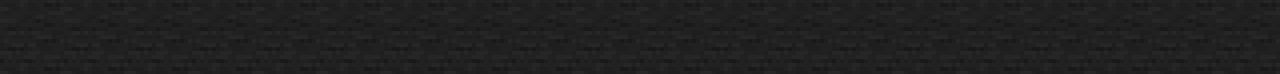
==== commit 5c752998: "add du js spawn et changement css html details" ====
--- a/details.html
+++ b/details.html
@@ -1,282 +1,215 @@
 <!doctype html>
 <html lang="en">
-  <head>
-    <meta charset="UTF-8" />
-    <meta name="viewport" content="width=device-width, initial-scale=1.0" />
-    <link rel="stylesheet" href="details.css" />
-    <link rel="stylesheet" href="main.css" />
-    <title>Document</title>
-  </head>
-  <body>
-    <header>
-      <nav>
-        <article class="logo">
-          <svg
-            width="40"
-            height="40"
-            viewBox="0 0 40 40"
-            fill="none"
-            xmlns="http://www.w3.org/2000/svg"
-            xmlns:xlink="http://www.w3.org/1999/xlink"
-          >
-            <rect width="40" height="40" fill="url(#pattern0_5_1822)" />
-            <defs>
-              <pattern
-                id="pattern0_5_1822"
-                patternContentUnits="objectBoundingBox"
-                width="1"
-                height="1"
-              >
-                <use
-                  xlink:href="#image0_5_1822"
-                  transform="translate(-0.106061) scale(0.00378788)"
-                />
-              </pattern>
-              <image
-                id="image0_5_1822"
-                width="320"
-                height="264"
-                preserveAspectRatio="none"
-                xlink:href="[data-uri]"
-              />
-            </defs>
-          </svg>
-          <h2 class="start">Minecraft wiki</h2>
-          <div class="navchoice">
-            <svg
-              width="17"
-              height="17"
-              viewBox="0 0 17 17"
-              fill="none"
-              xmlns="http://www.w3.org/2000/svg"
-            >
-              <path
-                d="M10.1583 10.1583L3.33333 13.3333L6.50833 6.50833L13.3333 3.33333M8.33333 0C7.23898 0 6.15535 0.215548 5.1443 0.634337C4.13326 1.05313 3.2146 1.66696 2.44078 2.44078C0.877974 4.00358 0 6.1232 0 8.33333C0 10.5435 0.877974 12.6631 2.44078 14.2259C3.2146 14.9997 4.13326 15.6135 5.1443 16.0323C6.15535 16.4511 7.23898 16.6667 8.33333 16.6667C10.5435 16.6667 12.6631 15.7887 14.2259 14.2259C15.7887 12.6631 16.6667 10.5435 16.6667 8.33333C16.6667 7.23898 16.4511 6.15535 16.0323 5.1443C15.6135 4.13326 14.9997 3.2146 14.2259 2.44078C13.4521 1.66696 12.5334 1.05313 11.5224 0.634337C10.5113 0.215548 9.42768 0 8.33333 0ZM8.33333 7.41667C8.09022 7.41667 7.85706 7.51324 7.68515 7.68515C7.51324 7.85706 7.41667 8.09022 7.41667 8.33333C7.41667 8.57645 7.51324 8.80961 7.68515 8.98151C7.85706 9.15342 8.09022 9.25 8.33333 9.25C8.57645 9.25 8.80961 9.15342 8.98151 8.98151C9.15342 8.80961 9.25 8.57645 9.25 8.33333C9.25 8.09022 9.15342 7.85706 8.98151 7.68515C8.80961 7.51324 8.57645 7.41667 8.33333 7.41667Z"
-                fill="white"
-              />
-            </svg>
-            <a href="index.html">EXPLORE</a>
-            <svg
-              width="18"
-              height="17"
-              viewBox="0 0 18 17"
-              fill="none"
-              xmlns="http://www.w3.org/2000/svg"
-            >
-              <path
-                d="M4.02708 0L13.9437 9.91667L15.7104 8.15L16.8854 9.325L14.8271 11.3833L17.4771 14.0333C17.8021 14.3583 17.8021 14.8833 17.4771 15.2083L16.8854 15.8C16.5604 16.125 16.0354 16.125 15.7104 15.8L13.0271 13.1583L10.9937 15.2167L9.81875 14.0417L11.5854 12.275L1.66875 2.35833V0H4.02708ZM12.1021 6.3L16.0521 2.35V0H13.6937L9.74375 3.95L12.1021 6.3ZM7.97708 10.4667L5.61875 8.075L3.77708 9.91667L2.01042 8.15L0.835417 9.325L2.89375 11.3833L0.24375 14.0417C-0.08125 14.3667 -0.08125 14.8917 0.24375 15.2167L0.835417 15.8083C1.16042 16.1333 1.68542 16.1333 2.01042 15.8083L4.69375 13.1583L6.72708 15.2167L7.90208 14.0417L6.13542 12.275L7.97708 10.4667Z"
-                fill="white"
-              />
-            </svg>
-            <a href="spawn.html">ARENA</a>
-            <svg
-              width="22"
-              height="17"
-              viewBox="0 0 22 17"
-              fill="none"
-              xmlns="http://www.w3.org/2000/svg"
-            >
-              <path
-                d="M16.5 9.83C17.29 9.83 18.13 9.91 19 10.07V11.57C18.38 11.41 17.54 11.33 16.5 11.33C14.6 11.33 13.11 11.66 12 12.32V10.63C13.17 10.1 14.67 9.83 16.5 9.83ZM12 7.96C13.29 7.43 14.79 7.17 16.5 7.17C17.29 7.17 18.13 7.24 19 7.4V8.9C18.38 8.74 17.54 8.66 16.5 8.66C14.6 8.66 13.11 9 12 9.65M16.5 6C14.6 6 13.11 6.32 12 7V5.34C13.23 4.78 14.73 4.5 16.5 4.5C17.29 4.5 18.13 4.58 19 4.73V6.28C18.26 6.09 17.41 6 16.5 6ZM20 14V2.5C18.96 2.17 17.79 2 16.5 2C14.45 2 12.62 2.5 11 3.5V15C12.62 14 14.45 13.5 16.5 13.5C17.69 13.5 18.86 13.66 20 14ZM16.5 0C18.85 0 20.69 0.5 22 1.5V16.06C22 16.18 21.95 16.3 21.84 16.41C21.73 16.5 21.61 16.58 21.5 16.58C21.39 16.58 21.31 16.56 21.25 16.53C19.97 15.84 18.38 15.5 16.5 15.5C14.45 15.5 12.62 16 11 17C9.66 16 7.83 15.5 5.5 15.5C3.84 15.5 2.25 15.86 0.75 16.57C0.72 16.58 0.68 16.58 0.63 16.6C0.59 16.61 0.55 16.62 0.5 16.62C0.39 16.62 0.27 16.58 0.16 16.5C0.05 16.39 0 16.28 0 16.15V1.5C1.34 0.5 3.18 0 5.5 0C7.83 0 9.66 0.5 11 1.5C12.34 0.5 14.17 0 16.5 0Z"
-                fill="white"
-              />
-            </svg>
-            <a href="rules.html">RULES</a>
-          </div>
-        </article>
-        <label class="label1" for="input"
-          ><svg
-            width="18"
-            height="18"
-            viewBox="0 0 18 18"
-            fill="none"
-            xmlns="http://www.w3.org/2000/svg"
-          >
-            <path
-              d="M6.5 0C8.22391 0 9.87721 0.684819 11.0962 1.90381C12.3152 3.12279 13 4.77609 13 6.5C13 8.11 12.41 9.59 11.44 10.73L11.71 11H12.5L17.5 16L16 17.5L11 12.5V11.71L10.73 11.44C9.59 12.41 8.11 13 6.5 13C4.77609 13 3.12279 12.3152 1.90381 11.0962C0.684819 9.87721 0 8.22391 0 6.5C0 4.77609 0.684819 3.12279 1.90381 1.90381C3.12279 0.684819 4.77609 0 6.5 0ZM6.5 2C4 2 2 4 2 6.5C2 9 4 11 6.5 11C9 11 11 9 11 6.5C11 4 9 2 6.5 2Z"
-              fill="#262626"
-            />
-          </svg>
-          <input class="search" type="text" placeholder="Search..." />
-        </label>
-        <button id="change">
-          <svg
-            width="29"
-            height="19"
-            viewBox="0 0 29 19"
-            fill="none"
-            xmlns="http://www.w3.org/2000/svg"
-          >
-            <path
-              d="M0 0H28.5V3.16667H0V0ZM0 7.91667H28.5V11.0833H0V7.91667ZM0 15.8333H28.5V19H0V15.8333Z"
-              fill="white"
-            />
-          </svg>
-        </button>
-        <svg
-          class="svgmoon"
-          width="17"
-          height="18"
-          viewBox="0 0 17 18"
-          fill="none"
-          xmlns="http://www.w3.org/2000/svg"
-        >
-          <path
-            d="M13.1188 2.575L11.0104 4.19167L11.7688 6.74167L9.57708 5.23333L7.38542 6.74167L8.14375 4.19167L6.03542 2.575L8.69375 2.5L9.57708 0L10.4604 2.5L13.1188 2.575ZM16.0354 8.33333L14.6688 9.375L15.1604 11.025L13.7438 10.05L12.3271 11.025L12.8188 9.375L11.4521 8.33333L13.1688 8.29167L13.7438 6.66667L14.3188 8.29167L16.0354 8.33333ZM14.1354 12.4583C14.8271 12.3917 15.5688 13.375 15.1271 14C14.8604 14.375 14.5771 14.725 14.2271 15.0583C10.9688 18.3333 5.69375 18.3333 2.44375 15.0583C-0.814583 11.8083 -0.814583 6.525 2.44375 3.275C2.77708 2.94167 3.12708 2.64167 3.50208 2.375C4.12708 1.93333 5.11042 2.675 5.04375 3.36667C4.81875 5.75 5.61875 8.225 7.45208 10.05C9.27708 11.8833 11.7438 12.6833 14.1354 12.4583ZM12.7688 14.1417C10.4104 14.0083 8.07708 13.0333 6.26875 11.25C4.46042 9.425 3.49375 7.08333 3.36042 4.73333C1.01875 7.35 1.11042 11.3667 3.61875 13.8833C6.13542 16.3917 10.1521 16.4833 12.7688 14.1417Z"
-            fill="white"
-          />
-        </svg>
-      </nav>
-    </header>
-    <main>
-      <dialog id="test">
-        <div class="dialog">
-          <div class="soanQuelGoat">
-            <button id="closeModal">
-              <svg
-                width="33"
-                height="33"
-                viewBox="0 0 33 33"
-                fill="none"
-                xmlns="http://www.w3.org/2000/svg"
-              >
-                <path
-                  d="M19.74 16.3333L32.6667 29.26V32.6667H29.26L16.3333 19.74L3.40667 32.6667H0V29.26L12.9267 16.3333L0 3.40667V0H3.40667L16.3333 12.9267L29.26 0H32.6667V3.40667L19.74 16.3333Z"
-                  fill="white"
-                />
-              </svg>
-            </button>
-          </div>
-          <div class="column">
-            <a class="recadrement" href="index.html"
-              ><svg
-                width="40"
-                height="40"
-                viewBox="0 0 40 40"
-                fill="none"
-                xmlns="http://www.w3.org/2000/svg"
-              >
-                <path
-                  d="M24.38 24.38L8 32L15.62 15.62L32 8M20 0C17.3736 0 14.7728 0.517315 12.3463 1.52241C9.91982 2.5275 7.71504 4.00069 5.85786 5.85786C2.10714 9.60859 0 14.6957 0 20C0 25.3043 2.10714 30.3914 5.85786 34.1421C7.71504 35.9993 9.91982 37.4725 12.3463 38.4776C14.7728 39.4827 17.3736 40 20 40C25.3043 40 30.3914 37.8929 34.1421 34.1421C37.8929 30.3914 40 25.3043 40 20C40 17.3736 39.4827 14.7728 38.4776 12.3463C37.4725 9.91982 35.9993 7.71504 34.1421 5.85786C32.285 4.00069 30.0802 2.5275 27.6537 1.52241C25.2272 0.517315 22.6264 0 20 0ZM20 17.8C19.4165 17.8 18.8569 18.0318 18.4444 18.4444C18.0318 18.8569 17.8 19.4165 17.8 20C17.8 20.5835 18.0318 21.1431 18.4444 21.5556C18.8569 21.9682 19.4165 22.2 20 22.2C20.5835 22.2 21.1431 21.9682 21.5556 21.5556C21.9682 21.1431 22.2 20.5835 22.2 20C22.2 19.4165 21.9682 18.8569 21.5556 18.4444C21.1431 18.0318 20.5835 17.8 20 17.8Z"
-                  fill="white"
-                />
-              </svg>
-              EXPLORE</a
-            ><a class="recadrement" href="spawn.html">
-              <svg
-                width="43"
-                height="39"
-                viewBox="0 0 43 39"
-                fill="none"
-                xmlns="http://www.w3.org/2000/svg"
-              >
-                <path
-                  d="M9.665 0L33.465 23.8L37.705 19.56L40.525 22.38L35.585 27.32L41.945 33.68C42.725 34.46 42.725 35.72 41.945 36.5L40.525 37.92C39.745 38.7 38.485 38.7 37.705 37.92L31.265 31.58L26.385 36.52L23.565 33.7L27.805 29.46L4.005 5.66V0H9.665ZM29.045 15.12L38.525 5.64V0H32.865L23.385 9.48L29.045 15.12ZM19.145 25.12L13.485 19.38L9.065 23.8L4.825 19.56L2.005 22.38L6.945 27.32L0.585 33.7C-0.195 34.48 -0.195 35.74 0.585 36.52L2.005 37.94C2.785 38.72 4.045 38.72 4.825 37.94L11.265 31.58L16.145 36.52L18.965 33.7L14.725 29.46L19.145 25.12Z"
-                  fill="white"
-                />
-              </svg>
-              ARENA</a
-            ><a class="recadrement" href="rules.html">
-              <svg
-                width="44"
-                height="34"
-                viewBox="0 0 44 34"
-                fill="none"
-                xmlns="http://www.w3.org/2000/svg"
-              >
-                <path
-                  d="M33 19.66C34.58 19.66 36.26 19.82 38 20.14V23.14C36.76 22.82 35.08 22.66 33 22.66C29.2 22.66 26.22 23.32 24 24.64V21.26C26.34 20.2 29.34 19.66 33 19.66ZM24 15.92C26.58 14.86 29.58 14.34 33 14.34C34.58 14.34 36.26 14.48 38 14.8V17.8C36.76 17.48 35.08 17.32 33 17.32C29.2 17.32 26.22 18 24 19.3M33 12C29.2 12 26.22 12.64 24 14V10.68C26.46 9.56 29.46 9 33 9C34.58 9 36.26 9.16 38 9.46V12.56C36.52 12.18 34.82 12 33 12ZM40 28V5C37.92 4.34 35.58 4 33 4C28.9 4 25.24 5 22 7V30C25.24 28 28.9 27 33 27C35.38 27 37.72 27.32 40 28ZM33 0C37.7 0 41.38 1 44 3V32.12C44 32.36 43.9 32.6 43.68 32.82C43.46 33 43.22 33.16 43 33.16C42.78 33.16 42.62 33.12 42.5 33.06C39.94 31.68 36.76 31 33 31C28.9 31 25.24 32 22 34C19.32 32 15.66 31 11 31C7.68 31 4.5 31.72 1.5 33.14C1.44 33.16 1.36 33.16 1.26 33.2C1.18 33.22 1.1 33.24 1 33.24C0.78 33.24 0.54 33.16 0.32 33C0.0999999 32.78 0 32.56 0 32.3V3C2.68 1 6.36 0 11 0C15.66 0 19.32 1 22 3C24.68 1 28.34 0 33 0Z"
-                  fill="white"
-                />
-              </svg>
-
-              RULES</a
-            >
-          </div>
-        </div>
-      </dialog>
-      <section class="ciel"></section>
-      <section class="terre"></section>
-      <section class="stone"></section>
-      <section class="realMain">
-        <p>
-          in: <a href="index.html">Minecraft Entities</a>,
-          <a href="spawn.html">Animal mobs</a>
-        </p>
-        <h1>Armadillo</h1>
-        <div class="yellowpart">
-          <img src="./assets/plantimg.png" alt="" />
-          <p>
-            <span class="boldtxt">This article is a </span>stub. You can help by
-            expanding it
-          </p>
-        </div>
-        <div class="desc">
-          <div class="bigp">
-            <p>
-              <span class="boldtxt">Armadillo</span> is a mob that spawns in
-              warm biomes. Spider eyes, brushes, and lead can be used on the
-              armadillo to breed, brush, or lead it respectively.
-            </p>
-            <p>
-              When a player is sprinting, mounting, or causes harm to an
-              armadillo, or when an undead hostile mob is nearby, it rolls up
-              into a cube-like shape to protect itself from harm.
-            </p>
-          </div>
-          <div class="mobscontent">
-            <div class="namemobspic">
-              <img class="halfarma" src="./assets/armadillopic.png" alt="" />
-              <h2>Armadillo</h2>
-            </div>
-            <img class="arma" src="./assets/amadillofull.png" alt="" />
-            <div class="stshealth">
-              <p>Health</p>
-              <div class="jsp">
-                <p>6</p>
-                <img class="heart" src="./assets/halfheartmc.png" alt="" />
-              </div>
-            </div>
-            <hr />
-            <div class="stshealth">
-              <p>Armor</p>
-              <div class="jsp">
-                <p>0</p>
-                <img src="./assets/armormc.png" alt="" />
-              </div>
-            </div>
-            <hr />
-            <div class="stshealth">
-              <p>Strength</p>
-              <div class="jsp">
-                <p>0</p>
-                <img class="heart" src="./assets/halfheartmc.png" alt="" />
-              </div>
-            </div>
-            <hr />
-            <div class="stshealth">
-              <p>Classification</p>
-              <a href="">Animal</a>
-            </div>
-            <hr />
-            <div class="stshealth">
-              <p>Behavior</p>
-              <p>Passive</p>
-            </div>
-            <hr />
-            <h3>DETAILS</h3>
-            <div class="sizedesc">
-              <p class="boldtxt">Size</p>
-              <div class="bothsize">
-                <p>Height: 0.65 blocks</p>
-                <p>Width: 0.7 blocks</p>
-              </div>
-            </div>
-          </div>
-        </div>
-      </section>
-    </main>
-    <script src="main.js"></script>
-    <script src="./details.js"></script>
-  </body>
+	<head>
+		<meta charset="UTF-8" />
+		<meta name="viewport" content="width=device-width, initial-scale=1.0" />
+		<link rel="stylesheet" href="details.css" />
+		<link rel="stylesheet" href="main.css" />
+		<title>Document</title>
+	</head>
+	<body>
+		<header>
+			<nav>
+				<article class="logo">
+					<svg
+						width="40"
+						height="40"
+						viewBox="0 0 40 40"
+						fill="none"
+						xmlns="http://www.w3.org/2000/svg"
+						xmlns:xlink="http://www.w3.org/1999/xlink"
+					>
+						<rect width="40" height="40" fill="url(#pattern0_5_1822)" />
+						<defs>
+							<pattern
+								id="pattern0_5_1822"
+								patternContentUnits="objectBoundingBox"
+								width="1"
+								height="1"
+							>
+								<use
+									xlink:href="#image0_5_1822"
+									transform="translate(-0.106061) scale(0.00378788)"
+								/>
+							</pattern>
+							<image
+								id="image0_5_1822"
+								width="320"
+								height="264"
+								preserveAspectRatio="none"
+								xlink:href="[data-uri]"
+							/>
+						</defs>
+					</svg>
+					<h2 class="start">Minecraft wiki</h2>
+					<div class="navchoice">
+						<svg
+							width="17"
+							height="17"
+							viewBox="0 0 17 17"
+							fill="none"
+							xmlns="http://www.w3.org/2000/svg"
+						>
+							<path
+								d="M10.1583 10.1583L3.33333 13.3333L6.50833 6.50833L13.3333 3.33333M8.33333 0C7.23898 0 6.15535 0.215548 5.1443 0.634337C4.13326 1.05313 3.2146 1.66696 2.44078 2.44078C0.877974 4.00358 0 6.1232 0 8.33333C0 10.5435 0.877974 12.6631 2.44078 14.2259C3.2146 14.9997 4.13326 15.6135 5.1443 16.0323C6.15535 16.4511 7.23898 16.6667 8.33333 16.6667C10.5435 16.6667 12.6631 15.7887 14.2259 14.2259C15.7887 12.6631 16.6667 10.5435 16.6667 8.33333C16.6667 7.23898 16.4511 6.15535 16.0323 5.1443C15.6135 4.13326 14.9997 3.2146 14.2259 2.44078C13.4521 1.66696 12.5334 1.05313 11.5224 0.634337C10.5113 0.215548 9.42768 0 8.33333 0ZM8.33333 7.41667C8.09022 7.41667 7.85706 7.51324 7.68515 7.68515C7.51324 7.85706 7.41667 8.09022 7.41667 8.33333C7.41667 8.57645 7.51324 8.80961 7.68515 8.98151C7.85706 9.15342 8.09022 9.25 8.33333 9.25C8.57645 9.25 8.80961 9.15342 8.98151 8.98151C9.15342 8.80961 9.25 8.57645 9.25 8.33333C9.25 8.09022 9.15342 7.85706 8.98151 7.68515C8.80961 7.51324 8.57645 7.41667 8.33333 7.41667Z"
+								fill="white"
+							/>
+						</svg>
+						<a href="index.html">EXPLORE</a>
+						<svg
+							width="18"
+							height="17"
+							viewBox="0 0 18 17"
+							fill="none"
+							xmlns="http://www.w3.org/2000/svg"
+						>
+							<path
+								d="M4.02708 0L13.9437 9.91667L15.7104 8.15L16.8854 9.325L14.8271 11.3833L17.4771 14.0333C17.8021 14.3583 17.8021 14.8833 17.4771 15.2083L16.8854 15.8C16.5604 16.125 16.0354 16.125 15.7104 15.8L13.0271 13.1583L10.9937 15.2167L9.81875 14.0417L11.5854 12.275L1.66875 2.35833V0H4.02708ZM12.1021 6.3L16.0521 2.35V0H13.6937L9.74375 3.95L12.1021 6.3ZM7.97708 10.4667L5.61875 8.075L3.77708 9.91667L2.01042 8.15L0.835417 9.325L2.89375 11.3833L0.24375 14.0417C-0.08125 14.3667 -0.08125 14.8917 0.24375 15.2167L0.835417 15.8083C1.16042 16.1333 1.68542 16.1333 2.01042 15.8083L4.69375 13.1583L6.72708 15.2167L7.90208 14.0417L6.13542 12.275L7.97708 10.4667Z"
+								fill="white"
+							/>
+						</svg>
+						<a href="spawn.html">ARENA</a>
+						<svg
+							width="22"
+							height="17"
+							viewBox="0 0 22 17"
+							fill="none"
+							xmlns="http://www.w3.org/2000/svg"
+						>
+							<path
+								d="M16.5 9.83C17.29 9.83 18.13 9.91 19 10.07V11.57C18.38 11.41 17.54 11.33 16.5 11.33C14.6 11.33 13.11 11.66 12 12.32V10.63C13.17 10.1 14.67 9.83 16.5 9.83ZM12 7.96C13.29 7.43 14.79 7.17 16.5 7.17C17.29 7.17 18.13 7.24 19 7.4V8.9C18.38 8.74 17.54 8.66 16.5 8.66C14.6 8.66 13.11 9 12 9.65M16.5 6C14.6 6 13.11 6.32 12 7V5.34C13.23 4.78 14.73 4.5 16.5 4.5C17.29 4.5 18.13 4.58 19 4.73V6.28C18.26 6.09 17.41 6 16.5 6ZM20 14V2.5C18.96 2.17 17.79 2 16.5 2C14.45 2 12.62 2.5 11 3.5V15C12.62 14 14.45 13.5 16.5 13.5C17.69 13.5 18.86 13.66 20 14ZM16.5 0C18.85 0 20.69 0.5 22 1.5V16.06C22 16.18 21.95 16.3 21.84 16.41C21.73 16.5 21.61 16.58 21.5 16.58C21.39 16.58 21.31 16.56 21.25 16.53C19.97 15.84 18.38 15.5 16.5 15.5C14.45 15.5 12.62 16 11 17C9.66 16 7.83 15.5 5.5 15.5C3.84 15.5 2.25 15.86 0.75 16.57C0.72 16.58 0.68 16.58 0.63 16.6C0.59 16.61 0.55 16.62 0.5 16.62C0.39 16.62 0.27 16.58 0.16 16.5C0.05 16.39 0 16.28 0 16.15V1.5C1.34 0.5 3.18 0 5.5 0C7.83 0 9.66 0.5 11 1.5C12.34 0.5 14.17 0 16.5 0Z"
+								fill="white"
+							/>
+						</svg>
+						<a href="rules.html">RULES</a>
+					</div>
+				</article>
+				<label class="label1" for="input"
+					><svg
+						width="18"
+						height="18"
+						viewBox="0 0 18 18"
+						fill="none"
+						xmlns="http://www.w3.org/2000/svg"
+					>
+						<path
+							d="M6.5 0C8.22391 0 9.87721 0.684819 11.0962 1.90381C12.3152 3.12279 13 4.77609 13 6.5C13 8.11 12.41 9.59 11.44 10.73L11.71 11H12.5L17.5 16L16 17.5L11 12.5V11.71L10.73 11.44C9.59 12.41 8.11 13 6.5 13C4.77609 13 3.12279 12.3152 1.90381 11.0962C0.684819 9.87721 0 8.22391 0 6.5C0 4.77609 0.684819 3.12279 1.90381 1.90381C3.12279 0.684819 4.77609 0 6.5 0ZM6.5 2C4 2 2 4 2 6.5C2 9 4 11 6.5 11C9 11 11 9 11 6.5C11 4 9 2 6.5 2Z"
+							fill="#262626"
+						/>
+					</svg>
+					<input class="search" type="text" placeholder="Search..." />
+				</label>
+				<button id="change">
+					<svg
+						width="29"
+						height="19"
+						viewBox="0 0 29 19"
+						fill="none"
+						xmlns="http://www.w3.org/2000/svg"
+					>
+						<path
+							d="M0 0H28.5V3.16667H0V0ZM0 7.91667H28.5V11.0833H0V7.91667ZM0 15.8333H28.5V19H0V15.8333Z"
+							fill="white"
+						/>
+					</svg>
+				</button>
+				<svg
+					class="svgmoon"
+					width="17"
+					height="18"
+					viewBox="0 0 17 18"
+					fill="none"
+					xmlns="http://www.w3.org/2000/svg"
+				>
+					<path
+						d="M13.1188 2.575L11.0104 4.19167L11.7688 6.74167L9.57708 5.23333L7.38542 6.74167L8.14375 4.19167L6.03542 2.575L8.69375 2.5L9.57708 0L10.4604 2.5L13.1188 2.575ZM16.0354 8.33333L14.6688 9.375L15.1604 11.025L13.7438 10.05L12.3271 11.025L12.8188 9.375L11.4521 8.33333L13.1688 8.29167L13.7438 6.66667L14.3188 8.29167L16.0354 8.33333ZM14.1354 12.4583C14.8271 12.3917 15.5688 13.375 15.1271 14C14.8604 14.375 14.5771 14.725 14.2271 15.0583C10.9688 18.3333 5.69375 18.3333 2.44375 15.0583C-0.814583 11.8083 -0.814583 6.525 2.44375 3.275C2.77708 2.94167 3.12708 2.64167 3.50208 2.375C4.12708 1.93333 5.11042 2.675 5.04375 3.36667C4.81875 5.75 5.61875 8.225 7.45208 10.05C9.27708 11.8833 11.7438 12.6833 14.1354 12.4583ZM12.7688 14.1417C10.4104 14.0083 8.07708 13.0333 6.26875 11.25C4.46042 9.425 3.49375 7.08333 3.36042 4.73333C1.01875 7.35 1.11042 11.3667 3.61875 13.8833C6.13542 16.3917 10.1521 16.4833 12.7688 14.1417Z"
+						fill="white"
+					/>
+				</svg>
+			</nav>
+		</header>
+		<main>
+		<section class="ciel"></section>
+		<section class="terre"></section>
+		<section class="stone"></section>
+		<section class="realMain">
+			<p>
+				in: <a href="index.html" class="bluetxt">Minecraft Entities</a>,
+				<a href="spawn.html" class="bluetxt">Animal mobs</a>
+			</p>
+			<h1>Armadillo</h1>
+			<div class="yellowpart">
+				<img src="./assets/plantimg.png" alt="" />
+				<p>
+					<span class="boldtxt">This article is a </span>stub. You can help by
+					expanding it
+				</p>
+			</div>
+			<div class="desc">
+				<div class="bigp">
+				<p>
+					<span class="boldtxt">Armadillo</span> is a mob that spawns in warm
+					biomes. Spider eyes, brushes, and lead can be used on the armadillo to
+					breed, brush, or lead it respectively.
+				</p>
+				<p>
+					When a player is sprinting, mounting, or causes harm to an armadillo,
+					or when an undead hostile mob is nearby, it rolls up into a cube-like
+					shape to protect itself from harm.
+				</p>
+				</div>
+				<div class="mobscontent">
+					<div class="namemobspic">
+						<img class="halfarma" src="./assets/armadillopic.png" alt="" />
+						<h2>Armadillo</h2>
+					</div>
+					<img class="arma" src="./assets/amadillofull.png" alt="" />
+					<div class="stshealth">
+						<p>Health</p>
+						<div class="jsp">
+							<p>6</p>
+							<img class="heart" src="./assets/halfheartmc.png" alt="" />
+						</div>
+					</div>
+					<hr />
+					<div class="stshealth">
+						<p>Armor</p>
+						<div class="jsp">
+							<p>0</p>
+							<img src="./assets/armormc.png" alt="" />
+						</div>
+					</div>
+					<hr />
+					<div class="stshealth">
+						<p>Strength</p>
+						<div class="jsp">
+							<p>0</p>
+							<img class="heart" src="./assets/halfheartmc.png" alt="" />
+						</div>
+					</div>
+					<hr />
+					<div class="stshealth">
+						<p>Classification</p>
+						<a href="">Animal</a>
+					</div>
+					<hr />
+					<div class="stshealth">
+						<p>Behavior</p>
+						<p>Passive</p>
+					</div>
+					<hr />
+					<h3>DETAILS</h3>
+					<div class="sizedesc">
+						<p class="boldtxt">Size</p>
+						<div class="bothsize">
+							<p>Height: 0.65 blocks</p>
+							<p>Width: 0.7 blocks</p>
+						</div>
+					</div>
+				</div>
+			</div>
+		</section>
+		</main>
+		<script src="./details.js"></script>
+	</body>
 </html>
--- a/details.css
+++ b/details.css
@@ -82,6 +82,9 @@
     flex-direction: column;
     gap: 12px;
 }
+.bluetxt {
+    color: #0246F1;
+}
 @media screen and (width > 850px) {
  .desc {
     display: flex;
@@ -92,4 +95,4 @@
     display: flex;
     justify-content: start;
  }
-}+}
--- a/main.css
+++ b/main.css
@@ -127,7 +127,7 @@
 
   width: 100%;
   position: absolute;
-  bottom: 315px;
+  bottom: 260px;
 }
 #test::backdrop {
   background-color: #3a3a3af2;
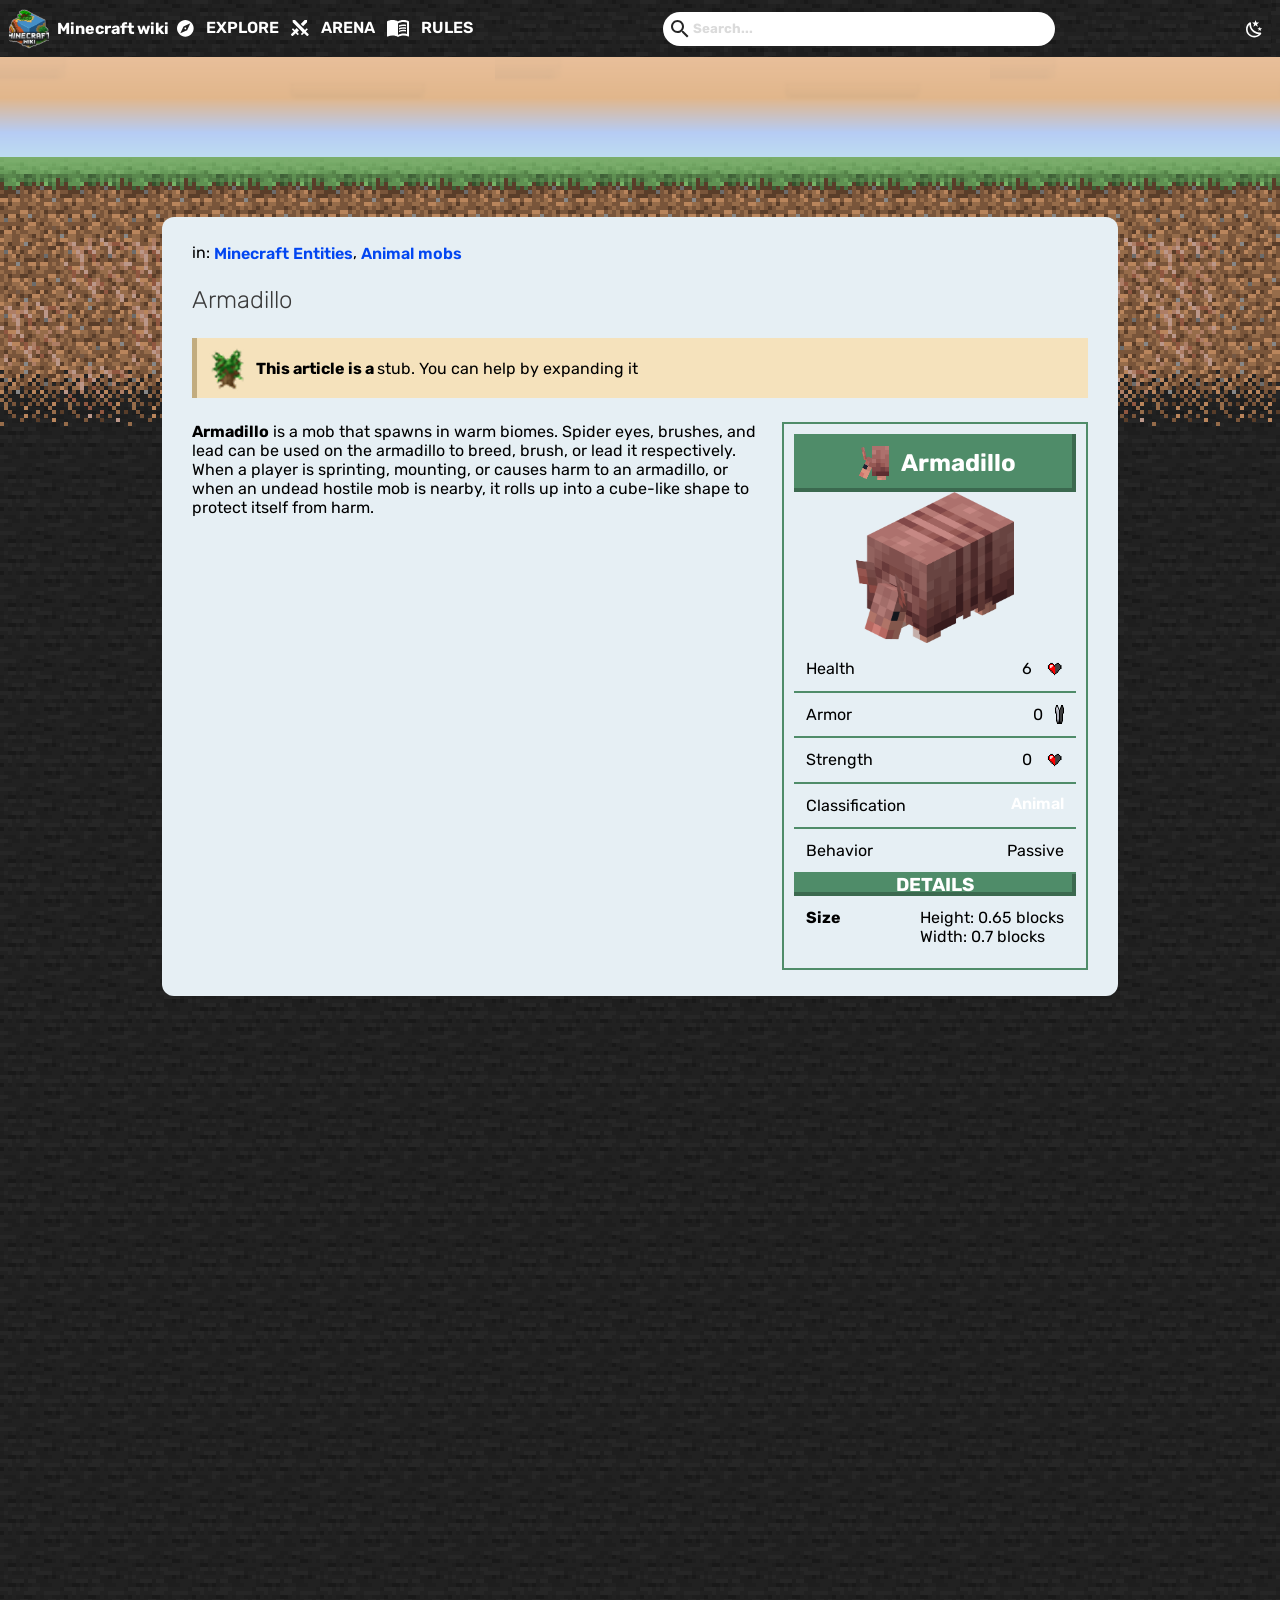
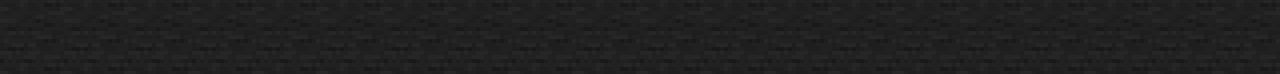
==== commit 948572be: "repo final" ====
--- a/details.html
+++ b/details.html
@@ -1,215 +1,219 @@
 <!doctype html>
 <html lang="en">
-	<head>
-		<meta charset="UTF-8" />
-		<meta name="viewport" content="width=device-width, initial-scale=1.0" />
-		<link rel="stylesheet" href="details.css" />
-		<link rel="stylesheet" href="main.css" />
-		<title>Document</title>
-	</head>
-	<body>
-		<header>
-			<nav>
-				<article class="logo">
-					<svg
-						width="40"
-						height="40"
-						viewBox="0 0 40 40"
-						fill="none"
-						xmlns="http://www.w3.org/2000/svg"
-						xmlns:xlink="http://www.w3.org/1999/xlink"
-					>
-						<rect width="40" height="40" fill="url(#pattern0_5_1822)" />
-						<defs>
-							<pattern
-								id="pattern0_5_1822"
-								patternContentUnits="objectBoundingBox"
-								width="1"
-								height="1"
-							>
-								<use
-									xlink:href="#image0_5_1822"
-									transform="translate(-0.106061) scale(0.00378788)"
-								/>
-							</pattern>
-							<image
-								id="image0_5_1822"
-								width="320"
-								height="264"
-								preserveAspectRatio="none"
-								xlink:href="[data-uri]"
-							/>
-						</defs>
-					</svg>
-					<h2 class="start">Minecraft wiki</h2>
-					<div class="navchoice">
-						<svg
-							width="17"
-							height="17"
-							viewBox="0 0 17 17"
-							fill="none"
-							xmlns="http://www.w3.org/2000/svg"
-						>
-							<path
-								d="M10.1583 10.1583L3.33333 13.3333L6.50833 6.50833L13.3333 3.33333M8.33333 0C7.23898 0 6.15535 0.215548 5.1443 0.634337C4.13326 1.05313 3.2146 1.66696 2.44078 2.44078C0.877974 4.00358 0 6.1232 0 8.33333C0 10.5435 0.877974 12.6631 2.44078 14.2259C3.2146 14.9997 4.13326 15.6135 5.1443 16.0323C6.15535 16.4511 7.23898 16.6667 8.33333 16.6667C10.5435 16.6667 12.6631 15.7887 14.2259 14.2259C15.7887 12.6631 16.6667 10.5435 16.6667 8.33333C16.6667 7.23898 16.4511 6.15535 16.0323 5.1443C15.6135 4.13326 14.9997 3.2146 14.2259 2.44078C13.4521 1.66696 12.5334 1.05313 11.5224 0.634337C10.5113 0.215548 9.42768 0 8.33333 0ZM8.33333 7.41667C8.09022 7.41667 7.85706 7.51324 7.68515 7.68515C7.51324 7.85706 7.41667 8.09022 7.41667 8.33333C7.41667 8.57645 7.51324 8.80961 7.68515 8.98151C7.85706 9.15342 8.09022 9.25 8.33333 9.25C8.57645 9.25 8.80961 9.15342 8.98151 8.98151C9.15342 8.80961 9.25 8.57645 9.25 8.33333C9.25 8.09022 9.15342 7.85706 8.98151 7.68515C8.80961 7.51324 8.57645 7.41667 8.33333 7.41667Z"
-								fill="white"
-							/>
-						</svg>
-						<a href="index.html">EXPLORE</a>
-						<svg
-							width="18"
-							height="17"
-							viewBox="0 0 18 17"
-							fill="none"
-							xmlns="http://www.w3.org/2000/svg"
-						>
-							<path
-								d="M4.02708 0L13.9437 9.91667L15.7104 8.15L16.8854 9.325L14.8271 11.3833L17.4771 14.0333C17.8021 14.3583 17.8021 14.8833 17.4771 15.2083L16.8854 15.8C16.5604 16.125 16.0354 16.125 15.7104 15.8L13.0271 13.1583L10.9937 15.2167L9.81875 14.0417L11.5854 12.275L1.66875 2.35833V0H4.02708ZM12.1021 6.3L16.0521 2.35V0H13.6937L9.74375 3.95L12.1021 6.3ZM7.97708 10.4667L5.61875 8.075L3.77708 9.91667L2.01042 8.15L0.835417 9.325L2.89375 11.3833L0.24375 14.0417C-0.08125 14.3667 -0.08125 14.8917 0.24375 15.2167L0.835417 15.8083C1.16042 16.1333 1.68542 16.1333 2.01042 15.8083L4.69375 13.1583L6.72708 15.2167L7.90208 14.0417L6.13542 12.275L7.97708 10.4667Z"
-								fill="white"
-							/>
-						</svg>
-						<a href="spawn.html">ARENA</a>
-						<svg
-							width="22"
-							height="17"
-							viewBox="0 0 22 17"
-							fill="none"
-							xmlns="http://www.w3.org/2000/svg"
-						>
-							<path
-								d="M16.5 9.83C17.29 9.83 18.13 9.91 19 10.07V11.57C18.38 11.41 17.54 11.33 16.5 11.33C14.6 11.33 13.11 11.66 12 12.32V10.63C13.17 10.1 14.67 9.83 16.5 9.83ZM12 7.96C13.29 7.43 14.79 7.17 16.5 7.17C17.29 7.17 18.13 7.24 19 7.4V8.9C18.38 8.74 17.54 8.66 16.5 8.66C14.6 8.66 13.11 9 12 9.65M16.5 6C14.6 6 13.11 6.32 12 7V5.34C13.23 4.78 14.73 4.5 16.5 4.5C17.29 4.5 18.13 4.58 19 4.73V6.28C18.26 6.09 17.41 6 16.5 6ZM20 14V2.5C18.96 2.17 17.79 2 16.5 2C14.45 2 12.62 2.5 11 3.5V15C12.62 14 14.45 13.5 16.5 13.5C17.69 13.5 18.86 13.66 20 14ZM16.5 0C18.85 0 20.69 0.5 22 1.5V16.06C22 16.18 21.95 16.3 21.84 16.41C21.73 16.5 21.61 16.58 21.5 16.58C21.39 16.58 21.31 16.56 21.25 16.53C19.97 15.84 18.38 15.5 16.5 15.5C14.45 15.5 12.62 16 11 17C9.66 16 7.83 15.5 5.5 15.5C3.84 15.5 2.25 15.86 0.75 16.57C0.72 16.58 0.68 16.58 0.63 16.6C0.59 16.61 0.55 16.62 0.5 16.62C0.39 16.62 0.27 16.58 0.16 16.5C0.05 16.39 0 16.28 0 16.15V1.5C1.34 0.5 3.18 0 5.5 0C7.83 0 9.66 0.5 11 1.5C12.34 0.5 14.17 0 16.5 0Z"
-								fill="white"
-							/>
-						</svg>
-						<a href="rules.html">RULES</a>
-					</div>
-				</article>
-				<label class="label1" for="input"
-					><svg
-						width="18"
-						height="18"
-						viewBox="0 0 18 18"
-						fill="none"
-						xmlns="http://www.w3.org/2000/svg"
-					>
-						<path
-							d="M6.5 0C8.22391 0 9.87721 0.684819 11.0962 1.90381C12.3152 3.12279 13 4.77609 13 6.5C13 8.11 12.41 9.59 11.44 10.73L11.71 11H12.5L17.5 16L16 17.5L11 12.5V11.71L10.73 11.44C9.59 12.41 8.11 13 6.5 13C4.77609 13 3.12279 12.3152 1.90381 11.0962C0.684819 9.87721 0 8.22391 0 6.5C0 4.77609 0.684819 3.12279 1.90381 1.90381C3.12279 0.684819 4.77609 0 6.5 0ZM6.5 2C4 2 2 4 2 6.5C2 9 4 11 6.5 11C9 11 11 9 11 6.5C11 4 9 2 6.5 2Z"
-							fill="#262626"
-						/>
-					</svg>
-					<input class="search" type="text" placeholder="Search..." />
-				</label>
-				<button id="change">
-					<svg
-						width="29"
-						height="19"
-						viewBox="0 0 29 19"
-						fill="none"
-						xmlns="http://www.w3.org/2000/svg"
-					>
-						<path
-							d="M0 0H28.5V3.16667H0V0ZM0 7.91667H28.5V11.0833H0V7.91667ZM0 15.8333H28.5V19H0V15.8333Z"
-							fill="white"
-						/>
-					</svg>
-				</button>
-				<svg
-					class="svgmoon"
-					width="17"
-					height="18"
-					viewBox="0 0 17 18"
-					fill="none"
-					xmlns="http://www.w3.org/2000/svg"
-				>
-					<path
-						d="M13.1188 2.575L11.0104 4.19167L11.7688 6.74167L9.57708 5.23333L7.38542 6.74167L8.14375 4.19167L6.03542 2.575L8.69375 2.5L9.57708 0L10.4604 2.5L13.1188 2.575ZM16.0354 8.33333L14.6688 9.375L15.1604 11.025L13.7438 10.05L12.3271 11.025L12.8188 9.375L11.4521 8.33333L13.1688 8.29167L13.7438 6.66667L14.3188 8.29167L16.0354 8.33333ZM14.1354 12.4583C14.8271 12.3917 15.5688 13.375 15.1271 14C14.8604 14.375 14.5771 14.725 14.2271 15.0583C10.9688 18.3333 5.69375 18.3333 2.44375 15.0583C-0.814583 11.8083 -0.814583 6.525 2.44375 3.275C2.77708 2.94167 3.12708 2.64167 3.50208 2.375C4.12708 1.93333 5.11042 2.675 5.04375 3.36667C4.81875 5.75 5.61875 8.225 7.45208 10.05C9.27708 11.8833 11.7438 12.6833 14.1354 12.4583ZM12.7688 14.1417C10.4104 14.0083 8.07708 13.0333 6.26875 11.25C4.46042 9.425 3.49375 7.08333 3.36042 4.73333C1.01875 7.35 1.11042 11.3667 3.61875 13.8833C6.13542 16.3917 10.1521 16.4833 12.7688 14.1417Z"
-						fill="white"
-					/>
-				</svg>
-			</nav>
-		</header>
-		<main>
-		<section class="ciel"></section>
-		<section class="terre"></section>
-		<section class="stone"></section>
-		<section class="realMain">
-			<p>
-				in: <a href="index.html" class="bluetxt">Minecraft Entities</a>,
-				<a href="spawn.html" class="bluetxt">Animal mobs</a>
-			</p>
-			<h1>Armadillo</h1>
-			<div class="yellowpart">
-				<img src="./assets/plantimg.png" alt="" />
-				<p>
-					<span class="boldtxt">This article is a </span>stub. You can help by
-					expanding it
-				</p>
-			</div>
-			<div class="desc">
-				<div class="bigp">
-				<p>
-					<span class="boldtxt">Armadillo</span> is a mob that spawns in warm
-					biomes. Spider eyes, brushes, and lead can be used on the armadillo to
-					breed, brush, or lead it respectively.
-				</p>
-				<p>
-					When a player is sprinting, mounting, or causes harm to an armadillo,
-					or when an undead hostile mob is nearby, it rolls up into a cube-like
-					shape to protect itself from harm.
-				</p>
-				</div>
-				<div class="mobscontent">
-					<div class="namemobspic">
-						<img class="halfarma" src="./assets/armadillopic.png" alt="" />
-						<h2>Armadillo</h2>
-					</div>
-					<img class="arma" src="./assets/amadillofull.png" alt="" />
-					<div class="stshealth">
-						<p>Health</p>
-						<div class="jsp">
-							<p>6</p>
-							<img class="heart" src="./assets/halfheartmc.png" alt="" />
-						</div>
-					</div>
-					<hr />
-					<div class="stshealth">
-						<p>Armor</p>
-						<div class="jsp">
-							<p>0</p>
-							<img src="./assets/armormc.png" alt="" />
-						</div>
-					</div>
-					<hr />
-					<div class="stshealth">
-						<p>Strength</p>
-						<div class="jsp">
-							<p>0</p>
-							<img class="heart" src="./assets/halfheartmc.png" alt="" />
-						</div>
-					</div>
-					<hr />
-					<div class="stshealth">
-						<p>Classification</p>
-						<a href="">Animal</a>
-					</div>
-					<hr />
-					<div class="stshealth">
-						<p>Behavior</p>
-						<p>Passive</p>
-					</div>
-					<hr />
-					<h3>DETAILS</h3>
-					<div class="sizedesc">
-						<p class="boldtxt">Size</p>
-						<div class="bothsize">
-							<p>Height: 0.65 blocks</p>
-							<p>Width: 0.7 blocks</p>
-						</div>
-					</div>
-				</div>
-			</div>
-		</section>
-		</main>
-		<script src="./details.js"></script>
-	</body>
+  <head>
+    <meta charset="UTF-8" />
+    <meta name="viewport" content="width=device-width, initial-scale=1.0" />
+    <link rel="stylesheet" href="details.css" />
+    <link rel="stylesheet" href="main.css" />
+    <title>Document</title>
+  </head>
+  <body>
+    <header>
+      <nav>
+        <article class="logo">
+          <svg
+            width="40"
+            height="40"
+            viewBox="0 0 40 40"
+            fill="none"
+            xmlns="http://www.w3.org/2000/svg"
+            xmlns:xlink="http://www.w3.org/1999/xlink"
+          >
+            <rect width="40" height="40" fill="url(#pattern0_5_1822)" />
+            <defs>
+              <pattern
+                id="pattern0_5_1822"
+                patternContentUnits="objectBoundingBox"
+                width="1"
+                height="1"
+              >
+                <use
+                  xlink:href="#image0_5_1822"
+                  transform="translate(-0.106061) scale(0.00378788)"
+                />
+              </pattern>
+              <image
+                id="image0_5_1822"
+                width="320"
+                height="264"
+                preserveAspectRatio="none"
+                xlink:href="[data-uri]"
+              />
+            </defs>
+          </svg>
+          <h2 class="start">Minecraft wiki</h2>
+          <div class="navchoice">
+            <svg
+              width="17"
+              height="17"
+              viewBox="0 0 17 17"
+              fill="none"
+              xmlns="http://www.w3.org/2000/svg"
+            >
+              <path
+                d="M10.1583 10.1583L3.33333 13.3333L6.50833 6.50833L13.3333 3.33333M8.33333 0C7.23898 0 6.15535 0.215548 5.1443 0.634337C4.13326 1.05313 3.2146 1.66696 2.44078 2.44078C0.877974 4.00358 0 6.1232 0 8.33333C0 10.5435 0.877974 12.6631 2.44078 14.2259C3.2146 14.9997 4.13326 15.6135 5.1443 16.0323C6.15535 16.4511 7.23898 16.6667 8.33333 16.6667C10.5435 16.6667 12.6631 15.7887 14.2259 14.2259C15.7887 12.6631 16.6667 10.5435 16.6667 8.33333C16.6667 7.23898 16.4511 6.15535 16.0323 5.1443C15.6135 4.13326 14.9997 3.2146 14.2259 2.44078C13.4521 1.66696 12.5334 1.05313 11.5224 0.634337C10.5113 0.215548 9.42768 0 8.33333 0ZM8.33333 7.41667C8.09022 7.41667 7.85706 7.51324 7.68515 7.68515C7.51324 7.85706 7.41667 8.09022 7.41667 8.33333C7.41667 8.57645 7.51324 8.80961 7.68515 8.98151C7.85706 9.15342 8.09022 9.25 8.33333 9.25C8.57645 9.25 8.80961 9.15342 8.98151 8.98151C9.15342 8.80961 9.25 8.57645 9.25 8.33333C9.25 8.09022 9.15342 7.85706 8.98151 7.68515C8.80961 7.51324 8.57645 7.41667 8.33333 7.41667Z"
+                fill="white"
+              />
+            </svg>
+            <a href="index.html">EXPLORE</a>
+            <svg
+              width="18"
+              height="17"
+              viewBox="0 0 18 17"
+              fill="none"
+              xmlns="http://www.w3.org/2000/svg"
+            >
+              <path
+                d="M4.02708 0L13.9437 9.91667L15.7104 8.15L16.8854 9.325L14.8271 11.3833L17.4771 14.0333C17.8021 14.3583 17.8021 14.8833 17.4771 15.2083L16.8854 15.8C16.5604 16.125 16.0354 16.125 15.7104 15.8L13.0271 13.1583L10.9937 15.2167L9.81875 14.0417L11.5854 12.275L1.66875 2.35833V0H4.02708ZM12.1021 6.3L16.0521 2.35V0H13.6937L9.74375 3.95L12.1021 6.3ZM7.97708 10.4667L5.61875 8.075L3.77708 9.91667L2.01042 8.15L0.835417 9.325L2.89375 11.3833L0.24375 14.0417C-0.08125 14.3667 -0.08125 14.8917 0.24375 15.2167L0.835417 15.8083C1.16042 16.1333 1.68542 16.1333 2.01042 15.8083L4.69375 13.1583L6.72708 15.2167L7.90208 14.0417L6.13542 12.275L7.97708 10.4667Z"
+                fill="white"
+              />
+            </svg>
+            <a href="spawn.html">ARENA</a>
+            <svg
+              width="22"
+              height="17"
+              viewBox="0 0 22 17"
+              fill="none"
+              xmlns="http://www.w3.org/2000/svg"
+            >
+              <path
+                d="M16.5 9.83C17.29 9.83 18.13 9.91 19 10.07V11.57C18.38 11.41 17.54 11.33 16.5 11.33C14.6 11.33 13.11 11.66 12 12.32V10.63C13.17 10.1 14.67 9.83 16.5 9.83ZM12 7.96C13.29 7.43 14.79 7.17 16.5 7.17C17.29 7.17 18.13 7.24 19 7.4V8.9C18.38 8.74 17.54 8.66 16.5 8.66C14.6 8.66 13.11 9 12 9.65M16.5 6C14.6 6 13.11 6.32 12 7V5.34C13.23 4.78 14.73 4.5 16.5 4.5C17.29 4.5 18.13 4.58 19 4.73V6.28C18.26 6.09 17.41 6 16.5 6ZM20 14V2.5C18.96 2.17 17.79 2 16.5 2C14.45 2 12.62 2.5 11 3.5V15C12.62 14 14.45 13.5 16.5 13.5C17.69 13.5 18.86 13.66 20 14ZM16.5 0C18.85 0 20.69 0.5 22 1.5V16.06C22 16.18 21.95 16.3 21.84 16.41C21.73 16.5 21.61 16.58 21.5 16.58C21.39 16.58 21.31 16.56 21.25 16.53C19.97 15.84 18.38 15.5 16.5 15.5C14.45 15.5 12.62 16 11 17C9.66 16 7.83 15.5 5.5 15.5C3.84 15.5 2.25 15.86 0.75 16.57C0.72 16.58 0.68 16.58 0.63 16.6C0.59 16.61 0.55 16.62 0.5 16.62C0.39 16.62 0.27 16.58 0.16 16.5C0.05 16.39 0 16.28 0 16.15V1.5C1.34 0.5 3.18 0 5.5 0C7.83 0 9.66 0.5 11 1.5C12.34 0.5 14.17 0 16.5 0Z"
+                fill="white"
+              />
+            </svg>
+            <a href="rules.html">RULES</a>
+          </div>
+        </article>
+        <label class="label1" for="input"
+          ><svg
+            width="18"
+            height="18"
+            viewBox="0 0 18 18"
+            fill="none"
+            xmlns="http://www.w3.org/2000/svg"
+          >
+            <path
+              d="M6.5 0C8.22391 0 9.87721 0.684819 11.0962 1.90381C12.3152 3.12279 13 4.77609 13 6.5C13 8.11 12.41 9.59 11.44 10.73L11.71 11H12.5L17.5 16L16 17.5L11 12.5V11.71L10.73 11.44C9.59 12.41 8.11 13 6.5 13C4.77609 13 3.12279 12.3152 1.90381 11.0962C0.684819 9.87721 0 8.22391 0 6.5C0 4.77609 0.684819 3.12279 1.90381 1.90381C3.12279 0.684819 4.77609 0 6.5 0ZM6.5 2C4 2 2 4 2 6.5C2 9 4 11 6.5 11C9 11 11 9 11 6.5C11 4 9 2 6.5 2Z"
+              fill="#262626"
+            />
+          </svg>
+          <input class="search" type="text" placeholder="Search..." />
+        </label>
+        <button id="change">
+          <svg
+            width="29"
+            height="19"
+            viewBox="0 0 29 19"
+            fill="none"
+            xmlns="http://www.w3.org/2000/svg"
+          >
+            <path
+              d="M0 0H28.5V3.16667H0V0ZM0 7.91667H28.5V11.0833H0V7.91667ZM0 15.8333H28.5V19H0V15.8333Z"
+              fill="white"
+            />
+          </svg>
+        </button>
+        <svg
+          class="svgmoon"
+          width="17"
+          height="18"
+          viewBox="0 0 17 18"
+          fill="none"
+          xmlns="http://www.w3.org/2000/svg"
+        >
+          <path
+            d="M13.1188 2.575L11.0104 4.19167L11.7688 6.74167L9.57708 5.23333L7.38542 6.74167L8.14375 4.19167L6.03542 2.575L8.69375 2.5L9.57708 0L10.4604 2.5L13.1188 2.575ZM16.0354 8.33333L14.6688 9.375L15.1604 11.025L13.7438 10.05L12.3271 11.025L12.8188 9.375L11.4521 8.33333L13.1688 8.29167L13.7438 6.66667L14.3188 8.29167L16.0354 8.33333ZM14.1354 12.4583C14.8271 12.3917 15.5688 13.375 15.1271 14C14.8604 14.375 14.5771 14.725 14.2271 15.0583C10.9688 18.3333 5.69375 18.3333 2.44375 15.0583C-0.814583 11.8083 -0.814583 6.525 2.44375 3.275C2.77708 2.94167 3.12708 2.64167 3.50208 2.375C4.12708 1.93333 5.11042 2.675 5.04375 3.36667C4.81875 5.75 5.61875 8.225 7.45208 10.05C9.27708 11.8833 11.7438 12.6833 14.1354 12.4583ZM12.7688 14.1417C10.4104 14.0083 8.07708 13.0333 6.26875 11.25C4.46042 9.425 3.49375 7.08333 3.36042 4.73333C1.01875 7.35 1.11042 11.3667 3.61875 13.8833C6.13542 16.3917 10.1521 16.4833 12.7688 14.1417Z"
+            fill="white"
+          />
+        </svg>
+      </nav>
+    </header>
+    <main>
+      <section class="ciel"></section>
+      <section class="terre"></section>
+      <section class="stone"></section>
+      <section class="realMain">
+        <p>
+          in: <a href="index.html" class="bluetxt">Minecraft Entities</a>,
+          <a href="spawn.html" class="bluetxt">Animal mobs</a>
+        </p>
+        <h1 id="name">Armadillo</h1>
+        <div class="yellowpart">
+          <img src="./assets/plantimg.png" alt="" />
+          <p>
+            <span class="boldtxt">This article is a </span>stub. You can help by
+            expanding it
+          </p>
+        </div>
+        <div class="desc">
+          <div class="bigp">
+            <p id="description">
+              <span class="boldtxt" id="name2">Armadillo</span> is a mob that
+              spawns in warm biomes. Spider eyes, brushes, and lead can be used
+              on the armadillo to breed, brush, or lead it respectively.
+              <br />
+              When a player is sprinting, mounting, or causes harm to an
+              armadillo, or when an undead hostile mob is nearby, it rolls up
+              into a cube-like shape to protect itself from harm.
+            </p>
+          </div>
+          <div class="mobscontent" id="card">
+            <div class="namemobspic">
+              <img
+                class="halfarma"
+                id="icon"
+                src="./assets/armadillopic.png"
+                alt=""
+              />
+              <h2 id="name3">Armadillo</h2>
+            </div>
+            <img class="arma" id="img" src="./assets/amadillofull.png" alt="" />
+            <div class="stshealth">
+              <p>Health</p>
+              <div class="jsp">
+                <p id="hp">6</p>
+                <img class="heart" src="./assets/halfheartmc.png" alt="" />
+              </div>
+            </div>
+            <hr id="hr" />
+            <div class="stshealth">
+              <p>Armor</p>
+              <div class="jsp">
+                <p id="shield">0</p>
+                <img src="./assets/armormc.png" alt="" />
+              </div>
+            </div>
+            <hr id="hr2" />
+            <div class="stshealth">
+              <p>Strength</p>
+              <div class="jsp">
+                <p id="sharpness">0</p>
+                <img class="heart" src="./assets/halfheartmc.png" alt="" />
+              </div>
+            </div>
+            <hr id="hr3" />
+            <div class="stshealth">
+              <p>Classification</p>
+              <a href="" id="class">Animal</a>
+            </div>
+            <hr id="hr4" />
+            <div class="stshealth">
+              <p>Behavior</p>
+              <p id="behavior">Passive</p>
+            </div>
+            <hr id="hr5" />
+            <h3>DETAILS</h3>
+            <div class="sizedesc">
+              <p class="boldtxt">Size</p>
+              <div class="bothsize">
+                <p>Height: <span id="height">0.65</span> blocks</p>
+                <p>Width: <span id="width">0.7</span> blocks</p>
+              </div>
+            </div>
+          </div>
+        </div>
+      </section>
+    </main>
+    <script src="./details.js"></script>
+  </body>
 </html>
